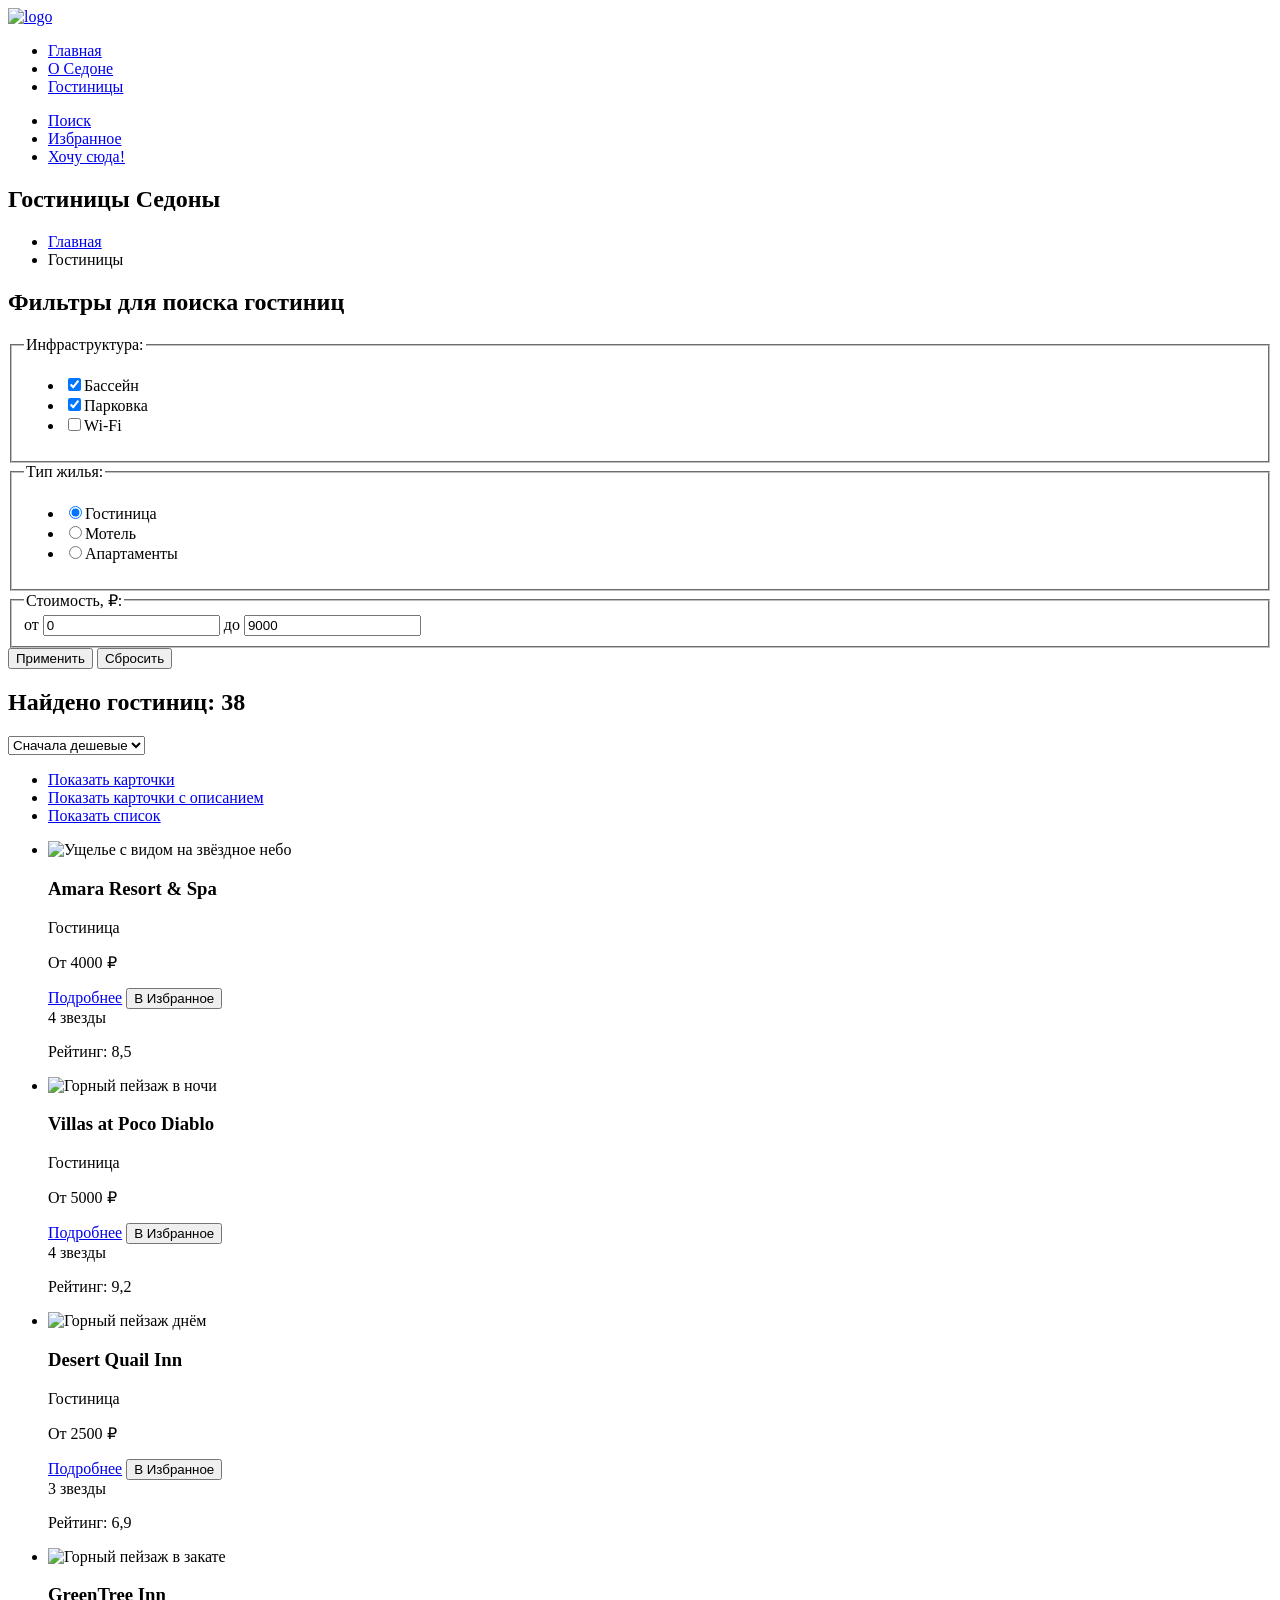
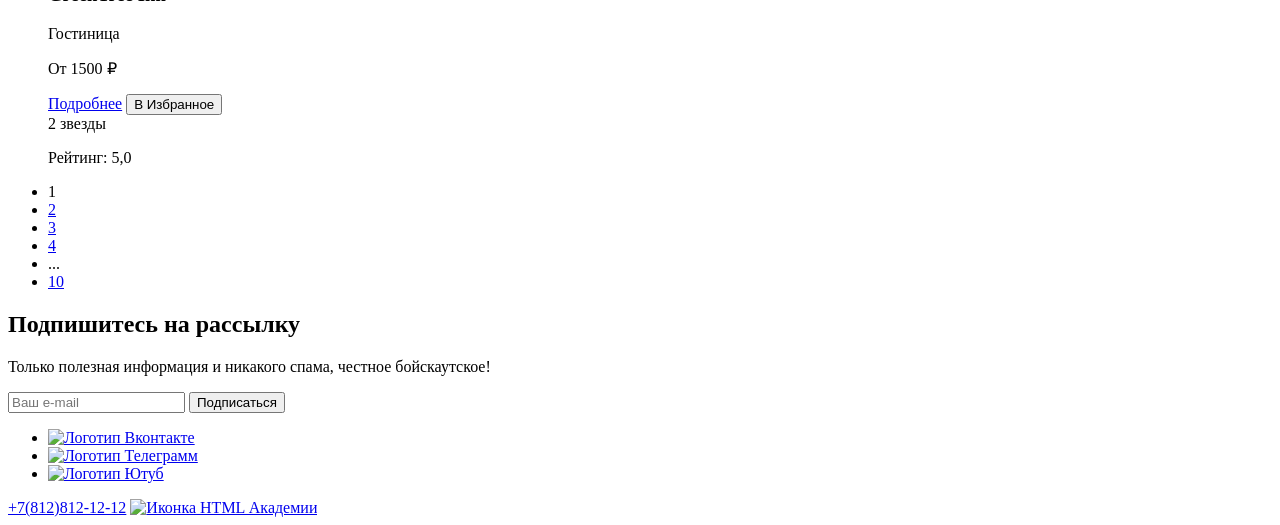
==== catalog.html @ 132c0371 "Разметка всех страниц" ====
<!DOCTYPE html>
<html lang="ru">
  <head>
    <meta charset="utf-8">
    <title>HTML Academy: Седона — Каталог</title>
  </head>
  <body>
    <header class="page-header">
      <div class="container">
        <a href="index.html"><img src="#" alt="logo"></a>
        <nav class="navigation">
          <ul class="navigation-list">
            <li class="navigation-item"><a class="navigation-link" href="index.html">Главная</a></li>
            <li class="navigation-item"><a class="navigation-link" href="#">О Седоне</a></li>
            <li class="navigation-item"><a class="navigation-link" href="catalog.html">Гостиницы</a></li>
          </ul>
        </nav>
        <ul class="navigation-list navigation-user">
          <li class="navigation-item">
            <a class="search" href="#">
              <span class="visually-hidden">Поиск</span>
            </a>
          </li>
          <li class="navigation-item">
            <a class="favourite" href="#">
              <span class="visually-hidden">Избранное</span>
            </a>
          </li>
          <li class="navigation-item">
            <a class="favourite" href="#">Хочу сюда!</a>
          </li>
        </ul>
      </div>
    </header>

    <main class="page-main">
      <section class="catalog-header">
        <h1 class="catalog-header-title">Гостиницы Седоны</h1>
        <ul class="breadcrumbs-list">
          <li class="breadcrumbs-item">
            <a class="breadcrumbs-link" href="index.html"><span class="visually-hidden">Главная</span></a>
          </li>
          <li class="breadcrumbs-item">
            <a class="breadcrumbs-link"><span class="visually-hidden">Гостиницы</span></a>
          </li>
        </ul>
      </section>

      <section class="catalog-filter">
        <h2 class="visually-hidden">Фильтры для поиска гостиниц</h2>
        <form class="catalog-filter" action="https://echo.htmlacademy.ru/" method="get">
          <fieldset class="catalog-filter-group">
            <legend class="catalog-filter-title">Инфраструктура:</legend>
            <ul class="catalog-filter-list">
              <li class="catalog-filter-item">
                <label class="control"><input class="control-input" type="checkbox" name="swimming-pool" checked>Бассейн</label>
              </li>
              <li class="catalog-filter-item">
                <label class="control"><input class="control-input" type="checkbox" name="parking" checked>Парковка</label>
              </li>
              <li class="catalog-filter-item">
                <label class="control"><input class="control-input" type="checkbox" name="wifi">Wi-Fi</label>
              </li>
            </ul>
          </fieldset>
          <fieldset class="catalog-filter-group">
            <legend class="catalog-filter-title">Тип жилья:</legend>
            <ul class="catalog-filter-group">
              <li class="catalog-filter-item">
                <label class="control-input"><input type="radio" name="hotel-group" value="hotel" checked>Гостиница</label>
              </li>
              <li class="catalog-filter-item">
                <label class="control-input"><input type="radio" name="hotel-group" value="motel">Мотель</label>
              </li>
              <li class="catalog-filter-item">
                <label class="control-input"><input type="radio" name="hotel-group" value="apartments">Апартаменты</label>
              </li>
            </ul>
          </fieldset>
          <fieldset class="catalog-filter-group">
            <legend class="catalog-filter-title">Стоимость, ₽:</legend>
            <label for="price-from">от</label>
            <input class="field" type="number" name="price-from" id="price-from" value="0">
            <label for="price-to">до</label>
            <input class="field" type="number" name="price-to" id="price-to" value="9000">
          </fieldset>
          <button class="button" type="submit">Применить</button>
          <button class="button-reset" type="reset">Сбросить</button>
        </form>
      </section>

      <section class="searched-products">
        <h2 class="searched-products-title">Найдено гостиниц: 38</h2>
        <select class="select-control" aria-label="Сортировка">
          <option value="cheap">Сначала дешевые</option>
          <option value="cheap">Сначала дорогие</option>
        </select>
        <ul class="searched-settings-list">
          <li class="searched-settings-item">
            <a class="sort sort-current" href="catalog.html?view=tile"><span class="visually-hidden">Показать карточки</span></a>
          </li>
          <li class="searched-settings-item">
            <a class="sort" href="catalog.html?view=card"><span class="visually-hidden">Показать карточки с описанием</span></a>
          </li>
          <li class="searched-settings-item">
            <a class="sort" href="catalog.html?view=list"><span class="visually-hidden">Показать список</span></a>
          </li>
        </ul>
        <ul class="profuct-list">
          <li class="profuct-item">
            <a class="product-card-link">
              <img class="product-card-img" src="#" alt="Ущелье с видом на звёздное небо">
            </a>
            <h3 class="product-card-title">Amara Resort & Spa</h3>
            <p class="product-card-group">Гостиница</p>
            <p class="product-card-price">От 4000 ₽</p>
            <a class="show-more" href="#">Подробнее</a>
            <button class="favourites" type="button">В Избранное</button>
            <div><span class="visually-hidden">4 звезды</span></div>
            <p class="searched-card-rating">Рейтинг: 8,5</p>
          </li>
          <li class="profuct-item">
            <a class="product-card-link">
              <img class="product-card-img" src="#" alt="Горный пейзаж в ночи">
            </a>
            <h3 class="product-card-title">Villas at Poco Diablo</h3>
            <p class="product-card-group">Гостиница</p>
            <p class="product-card-price">От 5000 ₽</p>
            <a class="show-more" href="#">Подробнее</a>
            <button class="favourites" type="button">В Избранное</button>
            <div><span class="visually-hidden">4 звезды</span></div>
            <p class="searched-card-rating">Рейтинг: 9,2</p>
          </li>
          <li class="profuct-item">
            <a class="product-card-link">
              <img class="product-card-img" src="#" alt="Горный пейзаж днём">
            </a>
            <h3 class="product-card-title">Desert Quail Inn</h3>
            <p class="product-card-group">Гостиница</p>
            <p class="product-card-price">От 2500 ₽</p>
            <a class="show-more" href="#">Подробнее</a>
            <button class="favourites" type="button">В Избранное</button>
            <div><span class="visually-hidden">3 звезды</span></div>
            <p class="searched-card-rating">Рейтинг: 6,9</p>
          </li>
          <li class="profuct-item">
            <a class="product-card-link">
              <img class="product-card-img" src="#" alt="Горный пейзаж в закате">
            </a>
            <h3 class="product-card-title">GreenTree Inn</h3>
            <p class="product-card-group">Гостиница</p>
            <p class="product-card-price">От 1500 ₽</p>
            <a class="show-more" href="#">Подробнее</a>
            <button class="favourites" type="button">В Избранное</button>
            <div><span class="visually-hidden">2 звезды</span></div>
            <p class="searched-card-rating">Рейтинг: 5,0</p>
          </li>
        </ul>

        <ul class="pagination">
          <li class="pagination-item">
            <a class="pagination-link pagination-current">1</a>
          </li>
          <li class="pagination-item">
            <a class="pagination-link" href="#">2</a>
          </li>
          <li class="pagination-item">
            <a class="pagination-link" href="#">3</a>
          </li>
          <li class="pagination-item">
            <a class="pagination-link" href="#">4</a>
          </li>
          <li class="pagination-item">
            <span class="pagination-quewe">...</span>
          </li>
          <li class="pagination-item">
            <a class="pagination-link" href="#">10</a>
          </li>
        </ul>
      </section>

      <section class="subscribe catalog">
        <h2 class="subscribe-title">Подпишитесь на рассылку</h2>
        <p class="subscribe-text">Только полезная информация и никакого спама, честное бойскаутское!</p>
        <form class="subscribe-form" action="https://echo.htmlacademy.ru/" method="post">
          <input class="subscribe-input" type="email" name="email" id="email" placeholder="Ваш e-mail" required>
          <button class="subscribe-button" type="submit">Подписаться</button>
        </form>
      </section>
    </main>

    <footer class="main-footer">
        <ul class="social-list">
          <li class="social-item">
            <a href="https://vk.com/htmlacademy"><img src="#" alt="Логотип Вконтакте"></a>
          </li>
          <li class="social-item">
            <a href="https://t.me/htmlacademy"><img src="#" alt="Логотип Телеграмм"></a>
          </li>
          <li class="social-item">
            <a href="https://www.youtube.com/user/htmlacademyru"><img src="#"
                alt="Логотип Ютуб"></a>
          </li>
        </ul>

        <a href="tel:+78128121212">+7(812)812-12-12</a>

        <a href="https://htmlacademy.ru/intensive/htmlcss"><img src="#"
            alt="Иконка HTML Академии"></a>

      </footer>

  </body>
</html>
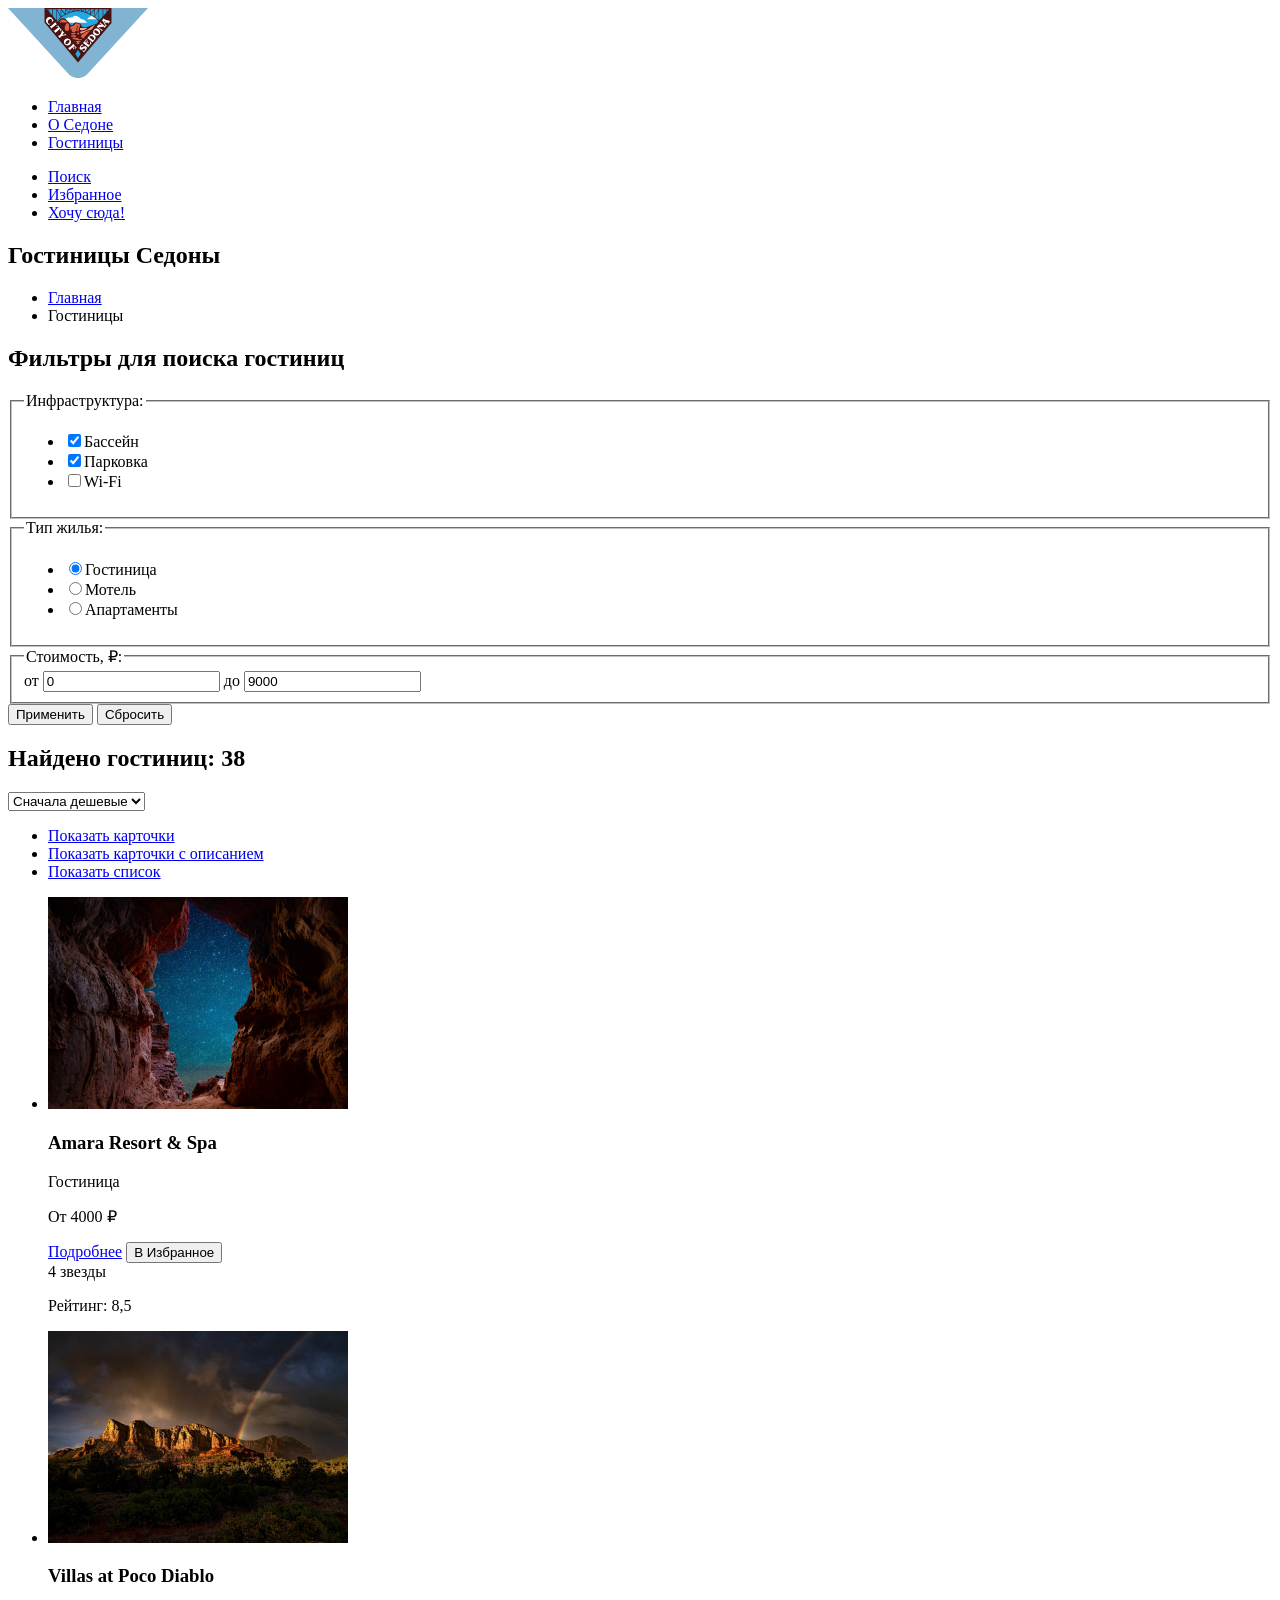
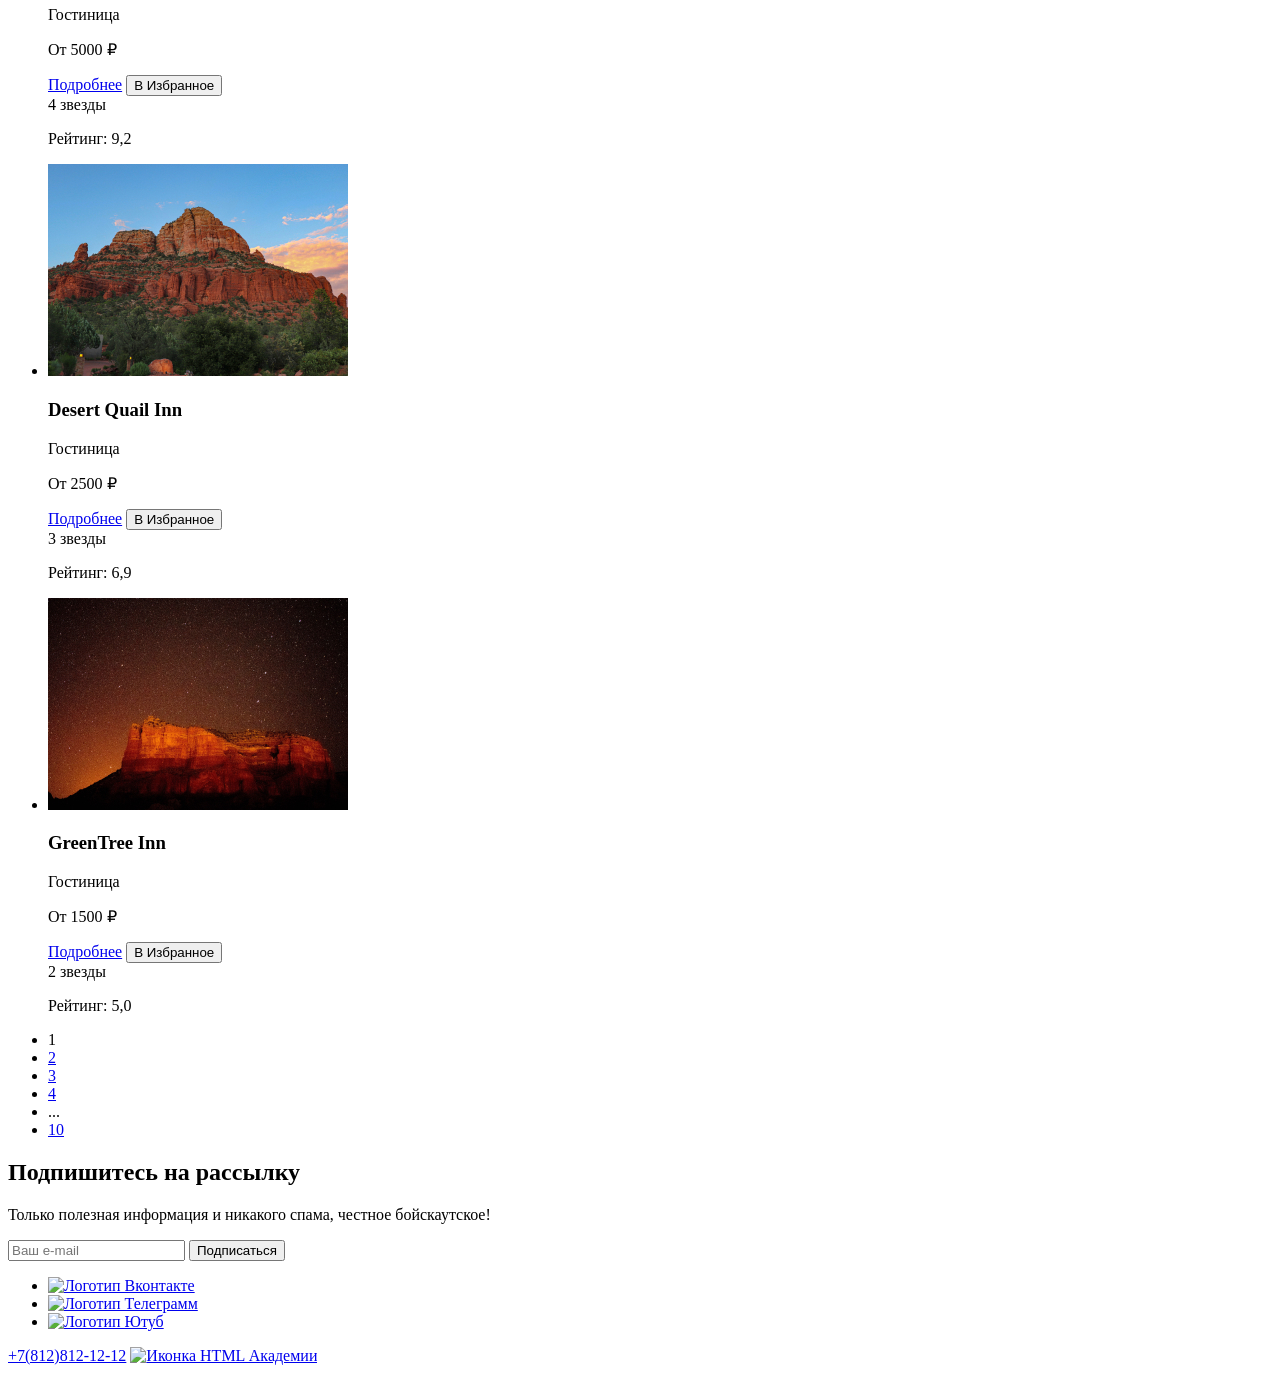
==== commit 1f28e30d: "Добавил контентные изображения" ====
--- a/catalog.html
+++ b/catalog.html
@@ -7,7 +7,7 @@
   <body>
     <header class="page-header">
       <div class="container">
-        <a href="index.html"><img src="#" alt="logo"></a>
+        <a href="index.html"><img src="images/logo.svg" width="140" height="70" alt="logo City of Sedona"></a>
         <nav class="navigation">
           <ul class="navigation-list">
             <li class="navigation-item"><a class="navigation-link" href="index.html">Главная</a></li>
@@ -109,7 +109,7 @@
         <ul class="profuct-list">
           <li class="profuct-item">
             <a class="product-card-link">
-              <img class="product-card-img" src="#" alt="Ущелье с видом на звёздное небо">
+              <img class="product-card-img" src="images/hotel-1.jpg" width="300" height="212" alt="Ущелье с видом на звёздное небо">
             </a>
             <h3 class="product-card-title">Amara Resort & Spa</h3>
             <p class="product-card-group">Гостиница</p>
@@ -121,7 +121,7 @@
           </li>
           <li class="profuct-item">
             <a class="product-card-link">
-              <img class="product-card-img" src="#" alt="Горный пейзаж в ночи">
+              <img class="product-card-img" src="images/hotel-2.jpg" width="300" height="212" alt="Горный пейзаж в ночи">
             </a>
             <h3 class="product-card-title">Villas at Poco Diablo</h3>
             <p class="product-card-group">Гостиница</p>
@@ -133,7 +133,7 @@
           </li>
           <li class="profuct-item">
             <a class="product-card-link">
-              <img class="product-card-img" src="#" alt="Горный пейзаж днём">
+              <img class="product-card-img" src="images/hotel-3.jpg" width="300" height="212" alt="Горный пейзаж днём">
             </a>
             <h3 class="product-card-title">Desert Quail Inn</h3>
             <p class="product-card-group">Гостиница</p>
@@ -145,7 +145,7 @@
           </li>
           <li class="profuct-item">
             <a class="product-card-link">
-              <img class="product-card-img" src="#" alt="Горный пейзаж в закате">
+              <img class="product-card-img" src="images/hotel-4.jpg" width="300" height="212" alt="Горный пейзаж в закате">
             </a>
             <h3 class="product-card-title">GreenTree Inn</h3>
             <p class="product-card-group">Гостиница</p>
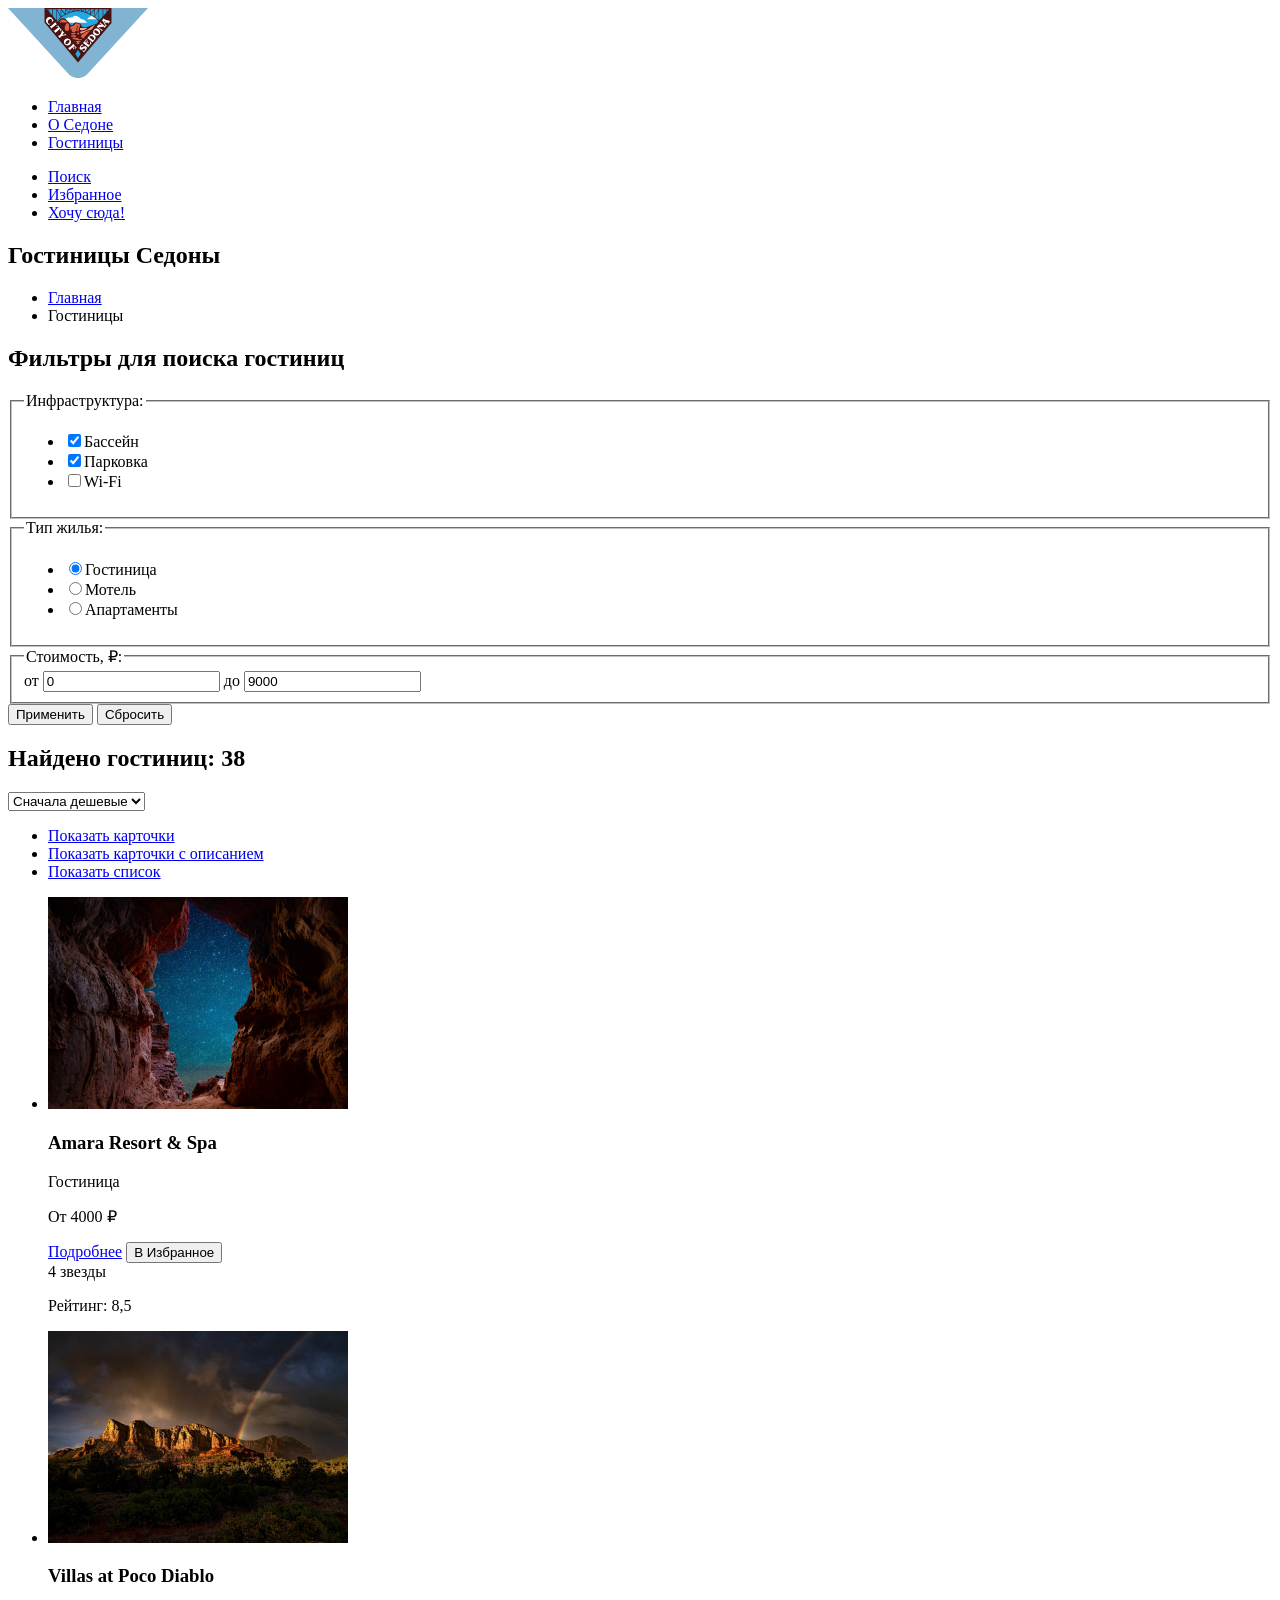
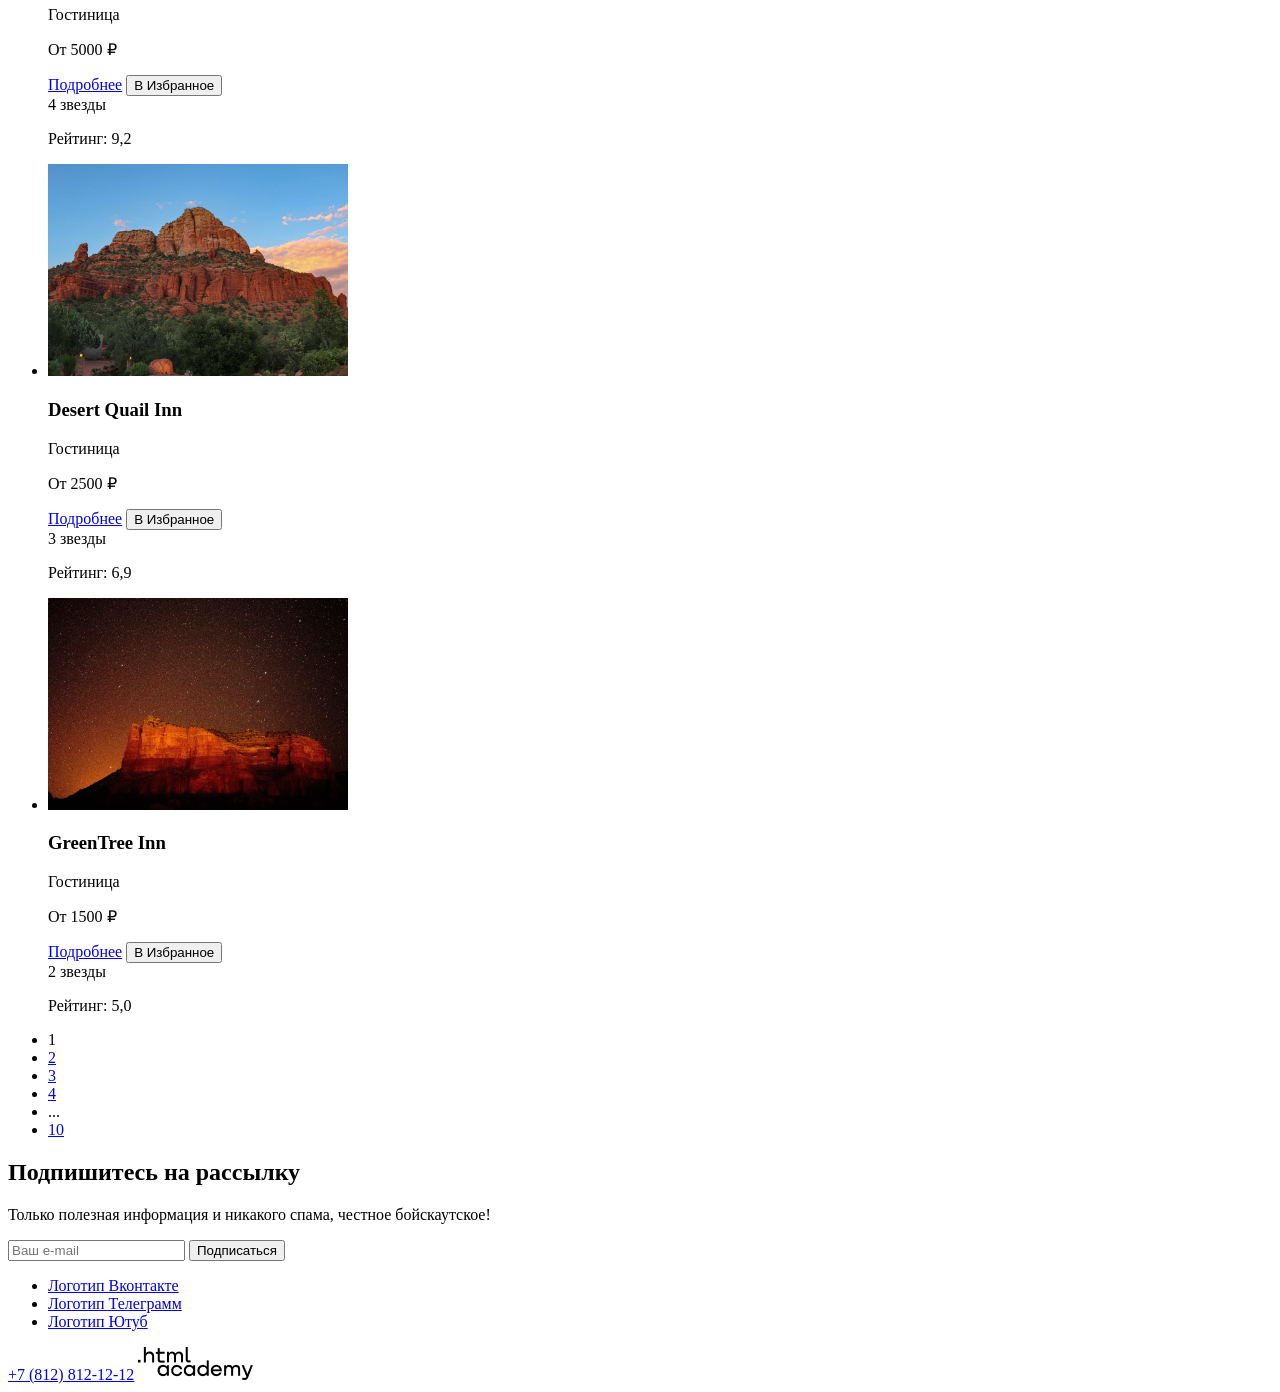
==== commit 81577a05: "4. Базовая стилизация Добавил шрифты, фоновые изображения." ====
--- a/catalog.html
+++ b/catalog.html
@@ -2,12 +2,15 @@
 <html lang="ru">
   <head>
     <meta charset="utf-8">
+    <link rel="stylesheet" href="styles/styles.css">
     <title>HTML Academy: Седона — Каталог</title>
   </head>
   <body>
     <header class="page-header">
       <div class="container">
-        <a href="index.html"><img src="images/logo.svg" width="140" height="70" alt="logo City of Sedona"></a>
+        <a href="index.html">
+          <img src="images/logo.svg" width="140" height="70" alt="logo City of Sedona">
+        </a>
         <nav class="navigation">
           <ul class="navigation-list">
             <li class="navigation-item"><a class="navigation-link" href="index.html">Главная</a></li>
@@ -17,17 +20,17 @@
         </nav>
         <ul class="navigation-list navigation-user">
           <li class="navigation-item">
-            <a class="search" href="#">
+            <a class="navigation-link" href="#">
               <span class="visually-hidden">Поиск</span>
             </a>
           </li>
           <li class="navigation-item">
-            <a class="favourite" href="#">
+            <a class="navigation-link" href="#">
               <span class="visually-hidden">Избранное</span>
             </a>
           </li>
           <li class="navigation-item">
-            <a class="favourite" href="#">Хочу сюда!</a>
+            <a class="navigation-link" href="#">Хочу сюда!</a>
           </li>
         </ul>
       </div>
@@ -44,22 +47,21 @@
             <a class="breadcrumbs-link"><span class="visually-hidden">Гостиницы</span></a>
           </li>
         </ul>
-      </section>
-
-      <section class="catalog-filter">
+
+        <section class="catalog-filter">
         <h2 class="visually-hidden">Фильтры для поиска гостиниц</h2>
         <form class="catalog-filter" action="https://echo.htmlacademy.ru/" method="get">
           <fieldset class="catalog-filter-group">
             <legend class="catalog-filter-title">Инфраструктура:</legend>
             <ul class="catalog-filter-list">
               <li class="catalog-filter-item">
-                <label class="control"><input class="control-input" type="checkbox" name="swimming-pool" checked>Бассейн</label>
-              </li>
-              <li class="catalog-filter-item">
-                <label class="control"><input class="control-input" type="checkbox" name="parking" checked>Парковка</label>
-              </li>
-              <li class="catalog-filter-item">
-                <label class="control"><input class="control-input" type="checkbox" name="wifi">Wi-Fi</label>
+                <label class="control-label"><input class="control-input" type="checkbox" name="swimming-pool" checked>Бассейн</label>
+              </li>
+              <li class="catalog-filter-item">
+                <label class="control-label"><input class="control-input" type="checkbox" name="parking" checked>Парковка</label>
+              </li>
+              <li class="catalog-filter-item">
+                <label class="control-label"><input class="control-input" type="checkbox" name="wifi">Wi-Fi</label>
               </li>
             </ul>
           </fieldset>
@@ -67,13 +69,13 @@
             <legend class="catalog-filter-title">Тип жилья:</legend>
             <ul class="catalog-filter-group">
               <li class="catalog-filter-item">
-                <label class="control-input"><input type="radio" name="hotel-group" value="hotel" checked>Гостиница</label>
-              </li>
-              <li class="catalog-filter-item">
-                <label class="control-input"><input type="radio" name="hotel-group" value="motel">Мотель</label>
-              </li>
-              <li class="catalog-filter-item">
-                <label class="control-input"><input type="radio" name="hotel-group" value="apartments">Апартаменты</label>
+                <label class="control-label"><input class="control-input" type="radio" name="hotel-group" value="hotel" checked>Гостиница</label>
+              </li>
+              <li class="catalog-filter-item">
+                <label class="control-label"><input class="control-input" type="radio" name="hotel-group" value="motel">Мотель</label>
+              </li>
+              <li class="catalog-filter-item">
+                <label class="control-label"><input class="control-input" type="radio" name="hotel-group" value="apartments">Апартаменты</label>
               </li>
             </ul>
           </fieldset>
@@ -88,6 +90,7 @@
           <button class="button-reset" type="reset">Сбросить</button>
         </form>
       </section>
+      </section>
 
       <section class="searched-products">
         <h2 class="searched-products-title">Найдено гостиниц: 38</h2>
@@ -106,8 +109,8 @@
             <a class="sort" href="catalog.html?view=list"><span class="visually-hidden">Показать список</span></a>
           </li>
         </ul>
-        <ul class="profuct-list">
-          <li class="profuct-item">
+        <ul class="product-list">
+          <li class="product-item">
             <a class="product-card-link">
               <img class="product-card-img" src="images/hotel-1.jpg" width="300" height="212" alt="Ущелье с видом на звёздное небо">
             </a>
@@ -171,7 +174,7 @@
             <a class="pagination-link" href="#">4</a>
           </li>
           <li class="pagination-item">
-            <span class="pagination-quewe">...</span>
+            <a class="pagination-link pagination-quewe">...</a>
           </li>
           <li class="pagination-item">
             <a class="pagination-link" href="#">10</a>
@@ -190,25 +193,27 @@
     </main>
 
     <footer class="main-footer">
-        <ul class="social-list">
-          <li class="social-item">
-            <a href="https://vk.com/htmlacademy"><img src="#" alt="Логотип Вконтакте"></a>
-          </li>
-          <li class="social-item">
-            <a href="https://t.me/htmlacademy"><img src="#" alt="Логотип Телеграмм"></a>
-          </li>
-          <li class="social-item">
-            <a href="https://www.youtube.com/user/htmlacademyru"><img src="#"
-                alt="Логотип Ютуб"></a>
-          </li>
-        </ul>
-
-        <a href="tel:+78128121212">+7(812)812-12-12</a>
-
-        <a href="https://htmlacademy.ru/intensive/htmlcss"><img src="#"
-            alt="Иконка HTML Академии"></a>
-
-      </footer>
-
+      <ul class="social-list">
+        <li class="social-item">
+          <a href="https://vk.com/htmlacademy">
+            <span class="visually-hidden">Логотип Вконтакте</span>
+          </a>
+        </li>
+        <li class="social-item">
+          <a href="https://t.me/htmlacademy">
+            <span class="visually-hidden">Логотип Телеграмм</span>
+          </a>
+        </li>
+        <li class="social-item">
+          <a href="https://www.youtube.com/user/htmlacademyru">
+            <span class="visually-hidden">Логотип Ютуб</span>
+          </a>
+        </li>
+      </ul>
+      <a class="phone-number" href="tel:+78128121212">+7 (812) 812-12-12</a>
+      <a href="https://htmlacademy.ru/intensive/htmlcss">
+        <img src="./images/logo_htmlacademy.png" alt="Иконка HTML Академии">
+      </a>
+    </footer>
   </body>
 </html>
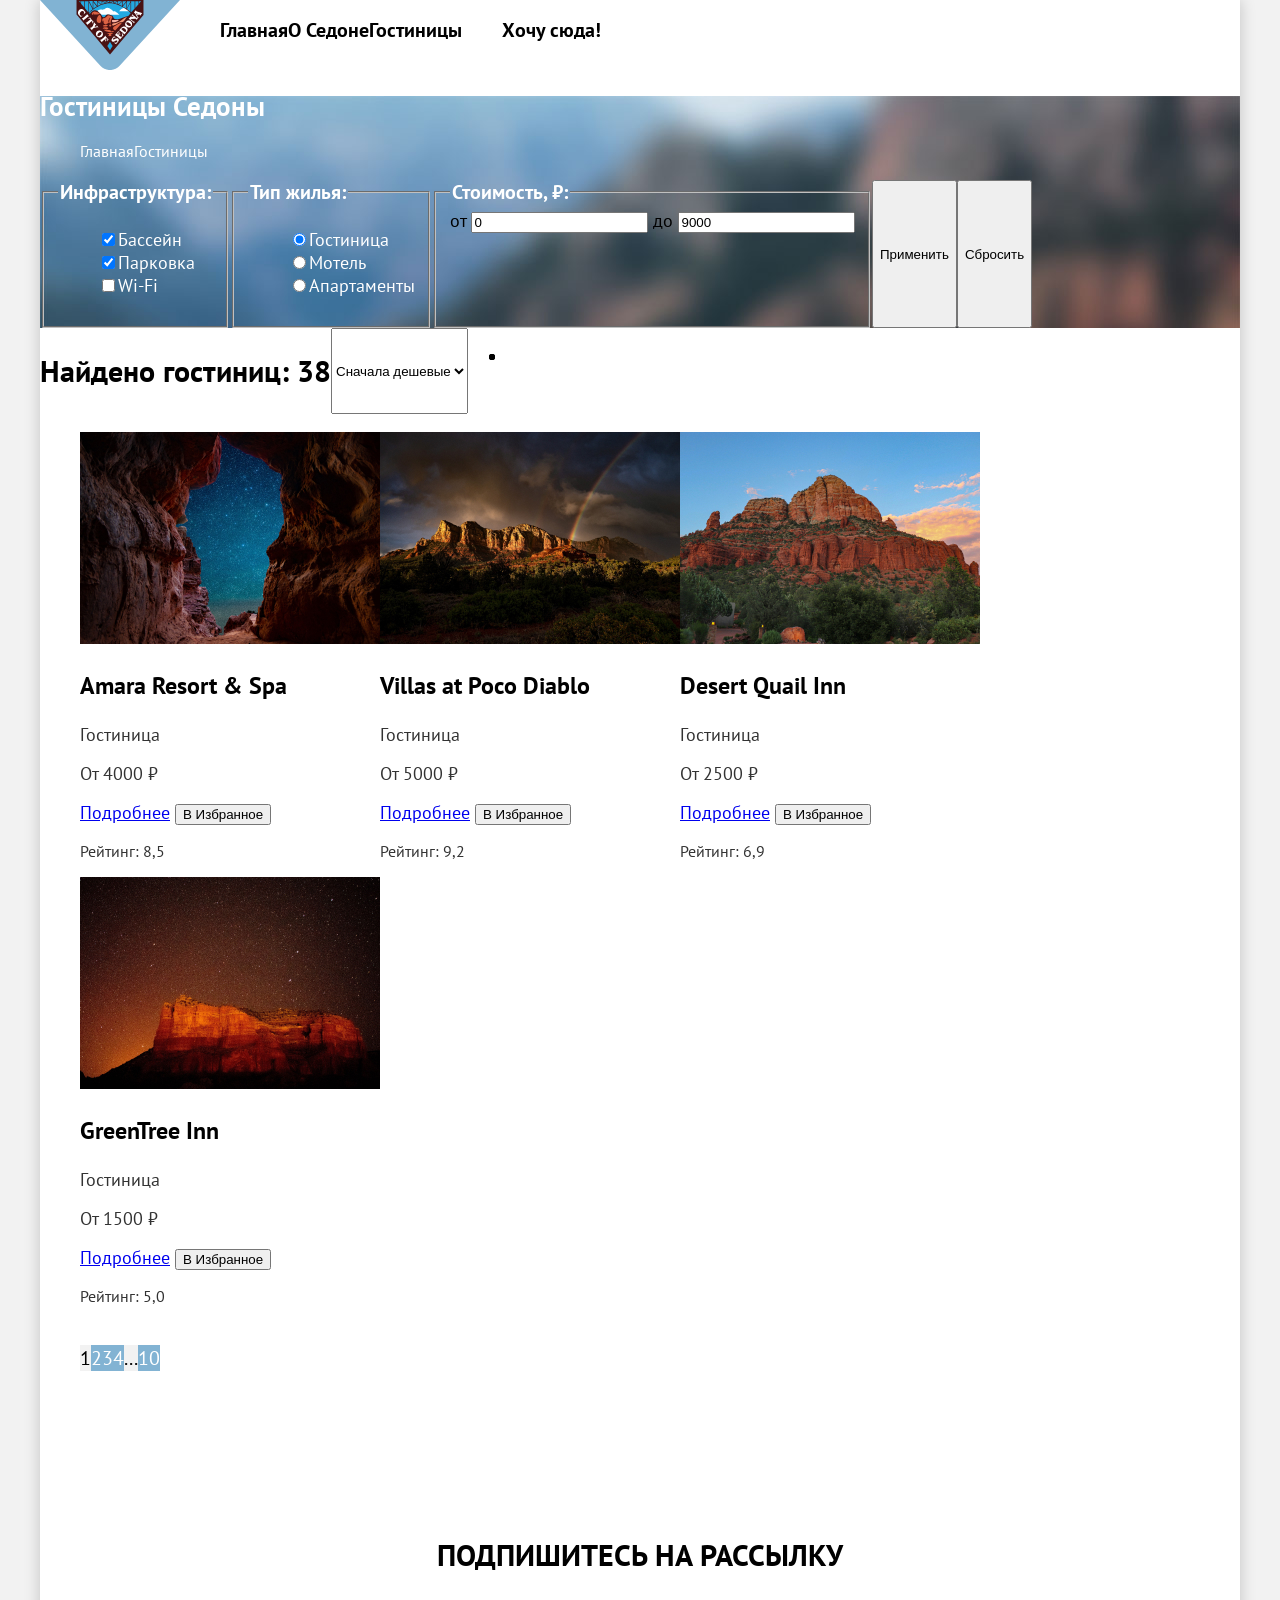
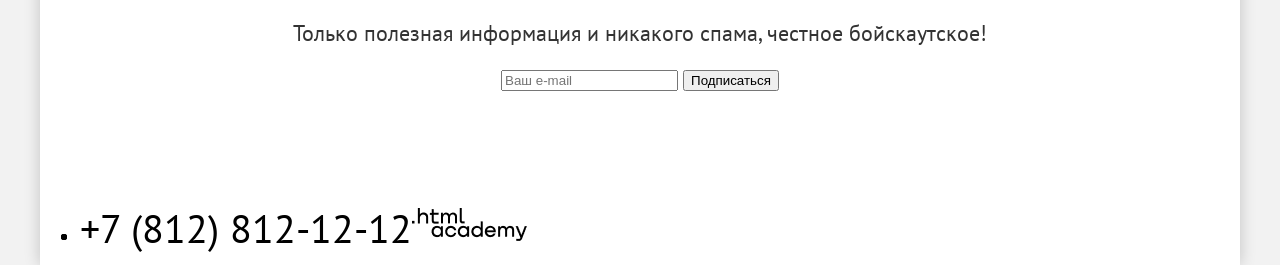
==== commit de4b259c: "5.22. Сетки для всех страниц" ====
--- a/catalog.html
+++ b/catalog.html
@@ -1,13 +1,15 @@
 <!DOCTYPE html>
 <html lang="ru">
+
   <head>
     <meta charset="utf-8">
     <link rel="stylesheet" href="styles/styles.css">
     <title>HTML Academy: Седона — Каталог</title>
   </head>
+
   <body>
-    <header class="page-header">
-      <div class="container">
+    <div class="site-wrapper">
+      <header class="page-header">
         <a href="index.html">
           <img src="images/logo.svg" width="140" height="70" alt="logo City of Sedona">
         </a>
@@ -33,187 +35,202 @@
             <a class="navigation-link" href="#">Хочу сюда!</a>
           </li>
         </ul>
-      </div>
-    </header>
-
-    <main class="page-main">
-      <section class="catalog-header">
-        <h1 class="catalog-header-title">Гостиницы Седоны</h1>
-        <ul class="breadcrumbs-list">
-          <li class="breadcrumbs-item">
-            <a class="breadcrumbs-link" href="index.html"><span class="visually-hidden">Главная</span></a>
-          </li>
-          <li class="breadcrumbs-item">
-            <a class="breadcrumbs-link"><span class="visually-hidden">Гостиницы</span></a>
-          </li>
-        </ul>
-
-        <section class="catalog-filter">
-        <h2 class="visually-hidden">Фильтры для поиска гостиниц</h2>
-        <form class="catalog-filter" action="https://echo.htmlacademy.ru/" method="get">
-          <fieldset class="catalog-filter-group">
-            <legend class="catalog-filter-title">Инфраструктура:</legend>
-            <ul class="catalog-filter-list">
-              <li class="catalog-filter-item">
-                <label class="control-label"><input class="control-input" type="checkbox" name="swimming-pool" checked>Бассейн</label>
+      </header>
+
+      <main class="page-main">
+        <section class="catalog-header">
+          <h1 class="catalog-header-title">Гостиницы Седоны</h1>
+          <ul class="breadcrumbs-list">
+            <li class="breadcrumbs-item">
+              <a class="breadcrumbs-link" href="index.html"><span>Главная</span></a>
+            </li>
+            <li class="breadcrumbs-item">
+              <a class="breadcrumbs-link"><span>Гостиницы</span></a>
+            </li>
+          </ul>
+
+          <section class="catalog-filter">
+            <h2 class="visually-hidden">Фильтры для поиска гостиниц</h2>
+            <form class="catalog-filter" action="https://echo.htmlacademy.ru/" method="get">
+              <fieldset class="catalog-filter-group">
+                <legend class="catalog-filter-title">Инфраструктура:</legend>
+                <ul class="catalog-filter-list">
+                  <li class="catalog-filter-item">
+                    <label class="control-label"><input class="control-input" type="checkbox" name="swimming-pool"
+                        checked>Бассейн</label>
+                  </li>
+                  <li class="catalog-filter-item">
+                    <label class="control-label"><input class="control-input" type="checkbox" name="parking"
+                        checked>Парковка</label>
+                  </li>
+                  <li class="catalog-filter-item">
+                    <label class="control-label"><input class="control-input" type="checkbox" name="wifi">Wi-Fi</label>
+                  </li>
+                </ul>
+              </fieldset>
+              <fieldset class="catalog-filter-group">
+                <legend class="catalog-filter-title">Тип жилья:</legend>
+                <ul class="catalog-filter-group">
+                  <li class="catalog-filter-item">
+                    <label class="control-label"><input class="control-input" type="radio" name="hotel-group"
+                        value="hotel" checked>Гостиница</label>
+                  </li>
+                  <li class="catalog-filter-item">
+                    <label class="control-label"><input class="control-input" type="radio" name="hotel-group"
+                        value="motel">Мотель</label>
+                  </li>
+                  <li class="catalog-filter-item">
+                    <label class="control-label"><input class="control-input" type="radio" name="hotel-group"
+                        value="apartments">Апартаменты</label>
+                  </li>
+                </ul>
+              </fieldset>
+              <fieldset class="catalog-filter-group">
+                <legend class="catalog-filter-title">Стоимость, ₽:</legend>
+                <label for="price-from">от</label>
+                <input class="field" type="number" name="price-from" id="price-from" value="0">
+                <label for="price-to">до</label>
+                <input class="field" type="number" name="price-to" id="price-to" value="9000">
+              </fieldset>
+              <button class="button" type="submit">Применить</button>
+              <button class="button-reset" type="reset">Сбросить</button>
+            </form>
+          </section>
+        </section>
+
+        <section class="searched-products">
+          <div class="searched-control-wrapper">
+            <h2 class="searched-products-title">Найдено гостиниц: 38</h2>
+            <select class="select-control" aria-label="Сортировка">
+              <option value="cheap">Сначала дешевые</option>
+              <option value="cheap">Сначала дорогие</option>
+            </select>
+            <ul class="searched-settings-list">
+              <li class="searched-settings-item">
+                <a class="sort sort-current" href="catalog.html?view=tile"><span class="visually-hidden">Показать
+                    карточки</span></a>
               </li>
-              <li class="catalog-filter-item">
-                <label class="control-label"><input class="control-input" type="checkbox" name="parking" checked>Парковка</label>
+              <li class="searched-settings-item">
+                <a class="sort" href="catalog.html?view=card"><span class="visually-hidden">Показать карточки с
+                    описанием</span></a>
               </li>
-              <li class="catalog-filter-item">
-                <label class="control-label"><input class="control-input" type="checkbox" name="wifi">Wi-Fi</label>
+              <li class="searched-settings-item">
+                <a class="sort" href="catalog.html?view=list"><span class="visually-hidden">Показать список</span></a>
               </li>
             </ul>
-          </fieldset>
-          <fieldset class="catalog-filter-group">
-            <legend class="catalog-filter-title">Тип жилья:</legend>
-            <ul class="catalog-filter-group">
-              <li class="catalog-filter-item">
-                <label class="control-label"><input class="control-input" type="radio" name="hotel-group" value="hotel" checked>Гостиница</label>
-              </li>
-              <li class="catalog-filter-item">
-                <label class="control-label"><input class="control-input" type="radio" name="hotel-group" value="motel">Мотель</label>
-              </li>
-              <li class="catalog-filter-item">
-                <label class="control-label"><input class="control-input" type="radio" name="hotel-group" value="apartments">Апартаменты</label>
-              </li>
-            </ul>
-          </fieldset>
-          <fieldset class="catalog-filter-group">
-            <legend class="catalog-filter-title">Стоимость, ₽:</legend>
-            <label for="price-from">от</label>
-            <input class="field" type="number" name="price-from" id="price-from" value="0">
-            <label for="price-to">до</label>
-            <input class="field" type="number" name="price-to" id="price-to" value="9000">
-          </fieldset>
-          <button class="button" type="submit">Применить</button>
-          <button class="button-reset" type="reset">Сбросить</button>
-        </form>
-      </section>
-      </section>
-
-      <section class="searched-products">
-        <h2 class="searched-products-title">Найдено гостиниц: 38</h2>
-        <select class="select-control" aria-label="Сортировка">
-          <option value="cheap">Сначала дешевые</option>
-          <option value="cheap">Сначала дорогие</option>
-        </select>
-        <ul class="searched-settings-list">
-          <li class="searched-settings-item">
-            <a class="sort sort-current" href="catalog.html?view=tile"><span class="visually-hidden">Показать карточки</span></a>
-          </li>
-          <li class="searched-settings-item">
-            <a class="sort" href="catalog.html?view=card"><span class="visually-hidden">Показать карточки с описанием</span></a>
-          </li>
-          <li class="searched-settings-item">
-            <a class="sort" href="catalog.html?view=list"><span class="visually-hidden">Показать список</span></a>
+          </div>
+          <ul class="product-list">
+            <li class="product-item">
+              <a class="product-card-link">
+                <img class="product-card-img" src="images/hotel-1.jpg" width="300" height="212"
+                  alt="Ущелье с видом на звёздное небо">
+              </a>
+              <h3 class="product-card-title">Amara Resort & Spa</h3>
+              <p class="product-card-group">Гостиница</p>
+              <p class="product-card-price">От 4000 ₽</p>
+              <a class="show-more" href="#">Подробнее</a>
+              <button class="favourites" type="button">В Избранное</button>
+              <div><span class="visually-hidden">4 звезды</span></div>
+              <p class="searched-card-rating">Рейтинг: 8,5</p>
+            </li>
+            <li class="profuct-item">
+              <a class="product-card-link">
+                <img class="product-card-img" src="images/hotel-2.jpg" width="300" height="212"
+                  alt="Горный пейзаж в ночи">
+              </a>
+              <h3 class="product-card-title">Villas at Poco Diablo</h3>
+              <p class="product-card-group">Гостиница</p>
+              <p class="product-card-price">От 5000 ₽</p>
+              <a class="show-more" href="#">Подробнее</a>
+              <button class="favourites" type="button">В Избранное</button>
+              <div><span class="visually-hidden">4 звезды</span></div>
+              <p class="searched-card-rating">Рейтинг: 9,2</p>
+            </li>
+            <li class="profuct-item">
+              <a class="product-card-link">
+                <img class="product-card-img" src="images/hotel-3.jpg" width="300" height="212"
+                  alt="Горный пейзаж днём">
+              </a>
+              <h3 class="product-card-title">Desert Quail Inn</h3>
+              <p class="product-card-group">Гостиница</p>
+              <p class="product-card-price">От 2500 ₽</p>
+              <a class="show-more" href="#">Подробнее</a>
+              <button class="favourites" type="button">В Избранное</button>
+              <div><span class="visually-hidden">3 звезды</span></div>
+              <p class="searched-card-rating">Рейтинг: 6,9</p>
+            </li>
+            <li class="profuct-item">
+              <a class="product-card-link">
+                <img class="product-card-img" src="images/hotel-4.jpg" width="300" height="212"
+                  alt="Горный пейзаж в закате">
+              </a>
+              <h3 class="product-card-title">GreenTree Inn</h3>
+              <p class="product-card-group">Гостиница</p>
+              <p class="product-card-price">От 1500 ₽</p>
+              <a class="show-more" href="#">Подробнее</a>
+              <button class="favourites" type="button">В Избранное</button>
+              <div><span class="visually-hidden">2 звезды</span></div>
+              <p class="searched-card-rating">Рейтинг: 5,0</p>
+            </li>
+          </ul>
+
+          <ul class="pagination">
+            <li class="pagination-item">
+              <a class="pagination-link pagination-current">1</a>
+            </li>
+            <li class="pagination-item">
+              <a class="pagination-link" href="#">2</a>
+            </li>
+            <li class="pagination-item">
+              <a class="pagination-link" href="#">3</a>
+            </li>
+            <li class="pagination-item">
+              <a class="pagination-link" href="#">4</a>
+            </li>
+            <li class="pagination-item">
+              <a class="pagination-link pagination-quewe">...</a>
+            </li>
+            <li class="pagination-item">
+              <a class="pagination-link" href="#">10</a>
+            </li>
+          </ul>
+        </section>
+
+        <section class="subscribe catalog">
+          <h2 class="subscribe-title">Подпишитесь на рассылку</h2>
+          <p class="subscribe-text">Только полезная информация и никакого спама, честное бойскаутское!</p>
+          <form class="subscribe-form" action="https://echo.htmlacademy.ru/" method="post">
+            <input class="subscribe-input" type="email" name="email" id="email" placeholder="Ваш e-mail" required>
+            <button class="subscribe-button" type="submit">Подписаться</button>
+          </form>
+        </section>
+      </main>
+
+      <footer class="page-footer">
+        <ul class="social-list">
+          <li class="social-item">
+            <a href="https://vk.com/htmlacademy">
+              <span class="visually-hidden">Логотип Вконтакте</span>
+            </a>
+          </li>
+          <li class="social-item">
+            <a href="https://t.me/htmlacademy">
+              <span class="visually-hidden">Логотип Телеграмм</span>
+            </a>
+          </li>
+          <li class="social-item">
+            <a href="https://www.youtube.com/user/htmlacademyru">
+              <span class="visually-hidden">Логотип Ютуб</span>
+            </a>
           </li>
         </ul>
-        <ul class="product-list">
-          <li class="product-item">
-            <a class="product-card-link">
-              <img class="product-card-img" src="images/hotel-1.jpg" width="300" height="212" alt="Ущелье с видом на звёздное небо">
-            </a>
-            <h3 class="product-card-title">Amara Resort & Spa</h3>
-            <p class="product-card-group">Гостиница</p>
-            <p class="product-card-price">От 4000 ₽</p>
-            <a class="show-more" href="#">Подробнее</a>
-            <button class="favourites" type="button">В Избранное</button>
-            <div><span class="visually-hidden">4 звезды</span></div>
-            <p class="searched-card-rating">Рейтинг: 8,5</p>
-          </li>
-          <li class="profuct-item">
-            <a class="product-card-link">
-              <img class="product-card-img" src="images/hotel-2.jpg" width="300" height="212" alt="Горный пейзаж в ночи">
-            </a>
-            <h3 class="product-card-title">Villas at Poco Diablo</h3>
-            <p class="product-card-group">Гостиница</p>
-            <p class="product-card-price">От 5000 ₽</p>
-            <a class="show-more" href="#">Подробнее</a>
-            <button class="favourites" type="button">В Избранное</button>
-            <div><span class="visually-hidden">4 звезды</span></div>
-            <p class="searched-card-rating">Рейтинг: 9,2</p>
-          </li>
-          <li class="profuct-item">
-            <a class="product-card-link">
-              <img class="product-card-img" src="images/hotel-3.jpg" width="300" height="212" alt="Горный пейзаж днём">
-            </a>
-            <h3 class="product-card-title">Desert Quail Inn</h3>
-            <p class="product-card-group">Гостиница</p>
-            <p class="product-card-price">От 2500 ₽</p>
-            <a class="show-more" href="#">Подробнее</a>
-            <button class="favourites" type="button">В Избранное</button>
-            <div><span class="visually-hidden">3 звезды</span></div>
-            <p class="searched-card-rating">Рейтинг: 6,9</p>
-          </li>
-          <li class="profuct-item">
-            <a class="product-card-link">
-              <img class="product-card-img" src="images/hotel-4.jpg" width="300" height="212" alt="Горный пейзаж в закате">
-            </a>
-            <h3 class="product-card-title">GreenTree Inn</h3>
-            <p class="product-card-group">Гостиница</p>
-            <p class="product-card-price">От 1500 ₽</p>
-            <a class="show-more" href="#">Подробнее</a>
-            <button class="favourites" type="button">В Избранное</button>
-            <div><span class="visually-hidden">2 звезды</span></div>
-            <p class="searched-card-rating">Рейтинг: 5,0</p>
-          </li>
-        </ul>
-
-        <ul class="pagination">
-          <li class="pagination-item">
-            <a class="pagination-link pagination-current">1</a>
-          </li>
-          <li class="pagination-item">
-            <a class="pagination-link" href="#">2</a>
-          </li>
-          <li class="pagination-item">
-            <a class="pagination-link" href="#">3</a>
-          </li>
-          <li class="pagination-item">
-            <a class="pagination-link" href="#">4</a>
-          </li>
-          <li class="pagination-item">
-            <a class="pagination-link pagination-quewe">...</a>
-          </li>
-          <li class="pagination-item">
-            <a class="pagination-link" href="#">10</a>
-          </li>
-        </ul>
-      </section>
-
-      <section class="subscribe catalog">
-        <h2 class="subscribe-title">Подпишитесь на рассылку</h2>
-        <p class="subscribe-text">Только полезная информация и никакого спама, честное бойскаутское!</p>
-        <form class="subscribe-form" action="https://echo.htmlacademy.ru/" method="post">
-          <input class="subscribe-input" type="email" name="email" id="email" placeholder="Ваш e-mail" required>
-          <button class="subscribe-button" type="submit">Подписаться</button>
-        </form>
-      </section>
-    </main>
-
-    <footer class="main-footer">
-      <ul class="social-list">
-        <li class="social-item">
-          <a href="https://vk.com/htmlacademy">
-            <span class="visually-hidden">Логотип Вконтакте</span>
-          </a>
-        </li>
-        <li class="social-item">
-          <a href="https://t.me/htmlacademy">
-            <span class="visually-hidden">Логотип Телеграмм</span>
-          </a>
-        </li>
-        <li class="social-item">
-          <a href="https://www.youtube.com/user/htmlacademyru">
-            <span class="visually-hidden">Логотип Ютуб</span>
-          </a>
-        </li>
-      </ul>
-      <a class="phone-number" href="tel:+78128121212">+7 (812) 812-12-12</a>
-      <a href="https://htmlacademy.ru/intensive/htmlcss">
-        <img src="./images/logo_htmlacademy.png" alt="Иконка HTML Академии">
-      </a>
-    </footer>
+        <a class="phone-number" href="tel:+78128121212">+7 (812) 812-12-12</a>
+        <a href="https://htmlacademy.ru/intensive/htmlcss">
+          <img src="./images/logo_htmlacademy.png" alt="Иконка HTML Академии">
+        </a>
+      </footer>
+    </div>
+
   </body>
+
 </html>
--- a/styles/styles.css
+++ b/styles/styles.css
@@ -0,0 +1,451 @@
+@font-face {
+  font-family: "PT Sans";
+  font-style: normal;
+  font-weight: 400;
+  src: url("../fonts/ptsans-400.woff2") format("woff2");
+  font-display: swap;
+}
+
+@font-face {
+  font-family: "PT Sans";
+  font-style: normal;
+  font-weight: 700;
+  src: url("../fonts/ptsans-700.woff2") format("woff2");
+  font-display: swap;
+}
+
+.visually-hidden {
+  display: none;
+}
+
+html {
+  height: 100%;
+  margin: 0;
+}
+
+body {
+  display: flex;
+  flex-direction: column;
+  min-height: 100%;
+  font-family: "PT Sans", sans-serif;
+  font-size: 18px;
+  line-height: 21px;
+  color: #000000;
+  font-weight: 400;
+  background-color: #f2f2f2;
+  margin: 0;
+}
+
+.site-wrapper {
+  min-height: 100%;
+  display: flex;
+  flex-direction: column;
+  flex-grow: 1;
+  width: 1200px;
+  margin: 0 auto;
+  background-color: #ffffff;
+  box-shadow: 0 0 15px 0 rgba(0, 0, 0, 0.2);
+}
+
+.page-header {
+  display: flex;
+}
+
+.navigation {
+  display: flex;
+}
+
+.navigation-list {
+  display: flex;
+  list-style-type: none;
+}
+
+.navigation-link {
+  font-size: 20px;
+  font-weight: 700;
+  line-height: 24px;
+  color: #000000;
+  text-decoration: none;
+}
+
+.page-main {
+  flex-grow: 1;
+}
+
+.index-header {
+  display: flex;
+  justify-content: center;
+  align-items: center;
+  background-color: #197ad4;
+  background-image: url("../images/index-background.jpg");
+  background-size: 100% auto;
+  background-repeat: no-repeat;
+  min-height: 485px;
+}
+
+.index-header-img {
+  display: block;
+  margin-left: auto;
+  margin-right: auto;
+}
+
+.reasons-list {
+  display: flex;
+  flex-wrap: wrap;
+  padding: 0;
+}
+
+.reasons-title {
+  font-size: 30px;
+  line-height: 36px;
+  font-weight: 700;
+  text-transform: uppercase;
+  text-align: center;
+  color: #000000;
+}
+
+.reasons-text {
+  font-size: 22px;
+  line-height: 26px;
+  font-weight: 400;
+  text-align: center;
+  color: #333333;
+}
+
+.reasons-item {
+  display: flex;
+  flex-direction: row;
+  height: 385px;
+  width: 400px;
+  list-style-type: none;
+  background-color: rgba(131, 179, 211, 0.122);
+}
+
+.reasons-item-textblock {
+  display: flex;
+  justify-content: center;
+  align-items: center;
+  padding: 0 85px;
+  height: 100%;
+  flex-direction: column;
+}
+
+.reasons-item-nowide {
+  display: flex;
+  flex-direction: column;
+}
+
+.reasons-item.reasons-item-contrast {
+  background-color: rgba(131, 179, 211, 0.2);
+}
+
+.reasons-item.reasons-item-wide {
+  background-color: #82b3d3;
+  color: #ffffff;
+  width: 100%;
+}
+
+.reasons-item.reasons-item-wide-revers {
+  flex-direction: row-reverse;
+  background-color: #82b3d3;
+  color: #ffffff;
+  width: 100%;
+}
+
+.reasons-item.reasons-item-wide p {
+  color: #ffffff;
+}
+
+.reasons-item-title {
+  margin: 0;
+  font-size: 24px;
+  line-height: 28px;
+  font-weight: 700;
+  text-align: center;
+  text-transform: uppercase;
+}
+
+.reasons-item-text {
+  color: #333333;
+  text-align: center;
+}
+
+.reasons-item-img {
+  display: block;
+}
+
+.service {
+  display: flex;
+  flex-direction: column;
+  align-items: center;
+  justify-content: center;
+}
+
+.service-title {
+  padding: 0 347px;
+  font-size: 30px;
+  line-height: 36px;
+  font-weight: 700;
+  text-align: center;
+  text-transform: uppercase;
+}
+
+.service-text {
+  color: #333333;
+  font-size: 22px;
+  line-height: 26px;
+  font-weight: 400;
+  text-align: center;
+}
+
+.service-list {
+  display: flex;
+  list-style-type: none;
+  min-height: 385px;
+  justify-content: center;
+  align-items: stretch;
+  padding: 0;
+}
+
+.service-list li:nth-child(odd) {
+  background-color: rgba(131, 179, 211, 0.122);
+}
+
+.service-list li:nth-child(even) {
+  background-color: #ffffff;
+}
+
+.service-item {
+  display: flex;
+  flex-direction: column;
+  justify-content: center;
+  align-items: center;
+  flex-wrap: wrap;
+  max-width: 400px;
+  padding: 0 85px;
+}
+
+.service-item-title {
+  font-size: 24px;
+  line-height: 28px;
+  font-weight: 700;
+  text-align: center;
+  text-transform: uppercase;
+}
+
+.service-item-text {
+  color: #333333;
+  text-align: center;
+}
+
+.booking {
+  display: flex;
+  padding: 96px 304px;
+  flex-direction: column;
+  align-items: center;
+  justify-content: center;
+}
+
+.booking-title {
+  font-size: 30px;
+  line-height: 36px;
+  font-weight: 700;
+  text-transform: uppercase;
+}
+
+.booking-text {
+  color: #333333;
+  font-size: 22px;
+  line-height: 26px;
+  text-align: center;
+}
+
+.subscribe {
+  display: flex;
+  flex-direction: column;
+  align-items: center;
+  justify-content: center;
+  background-color: #197ad4;
+  min-height: 414px;
+}
+
+.subscribe.index {
+  background-image: url("../images/subscribe_index.jpg");
+  background-size: 100% auto;
+  background-repeat: no-repeat;
+}
+
+.subscribe-title {
+  font-size: 30px;
+  line-height: 36px;
+  font-weight: 700;
+  text-align: center;
+  text-transform: uppercase;
+}
+
+.subscribe-title.index {
+  color: #ffffff;
+}
+
+.subscribe-text {
+  color: #333333;
+  font-size: 22px;
+  line-height: 26px;
+  font-weight: 400;
+  text-align: center;
+}
+
+.subscribe-text.index {
+  color: #ffffff;
+}
+
+.phone-number {
+  font-size: 40px;
+  line-height: 40px;
+  font-weight: 400;
+  color: #000000;
+  text-decoration: none;
+}
+
+.catalog-header {
+  background-color: rgb(103, 161, 184);
+  background-image: url("../images/filter_background.jpg");
+  background-size: 100% auto;
+  background-repeat: no-repeat;
+}
+
+.catalog-header-title {
+  color: #ffffff;
+}
+
+.breadcrumbs-list {
+  display: flex;
+  list-style-type: none;
+}
+
+.breadcrumbs-link {
+  font-size: 16px;
+  line-height: 21px;
+  font-weight: 400;
+  color: #ffffff;
+  text-decoration: none;
+}
+
+.catalog-filter {
+  display: flex;
+}
+
+.catalog-filter-title {
+  color: #ffffff;
+  font-size: 20px;
+  line-height: 24px;
+  font-weight: 700;
+}
+
+.catalog-filter-list {
+  list-style-type: none;
+}
+
+.catalog-filter-group {
+  list-style-type: none;
+}
+
+.control-label {
+  color: #ffffff;
+  font-size: 18px;
+  line-height: 23px;
+  font-weight: 400;
+}
+
+.searched-control-wrapper {
+  display: flex;
+}
+
+.searched-settings-list {
+  display: flex;
+}
+
+.searched-products-title {
+  font-size: 30px;
+  line-height: 36px;
+  font-weight: 700;
+}
+
+.product-list {
+  display: flex;
+  flex-wrap: wrap;
+  list-style-type: none;
+}
+
+.product-card-title {
+  font-size: 24px;
+  line-height: 28px;
+  font-weight: 700;
+}
+
+.product-card-group {
+  color: #333333;
+  font-size: 18px;
+  line-height: 21px;
+  font-weight: 400;
+}
+
+.product-card-price {
+  color: #333333;
+  font-size: 18px;
+  line-height: 21px;
+  font-weight: 400;
+}
+
+.searched-card-rating {
+  color: #333333;
+  font-size: 16px;
+  line-height: 20px;
+  font-weight: 400;
+}
+
+.pagination {
+  display: flex;
+  list-style-type: none;
+}
+
+.pagination-link {
+  font-size: 20px;
+  line-height: 36px;
+  color: #ffffff;
+  background-color: #82b3d3;
+  text-decoration: none;
+}
+
+.pagination-link.pagination-current {
+  color: #000000;
+  background-color: #f2f2f2;
+}
+
+.pagination-link.pagination-quewe {
+  color: #000000;
+  background-color: #f2f2f2;
+}
+
+.subscribe.catalog {
+  background-color: #ffffff;
+  color: #000000;
+}
+
+.button-search {
+  width: 376px;
+  height: 52px;
+  color: #ffffff;
+  font-size: 20px;
+  line-height: 36px;
+  font-weight: 700;
+  background-color: #756157;
+}
+
+.page-footer {
+  display: flex;
+}
+
+.social-list {
+  display: flex;
+}
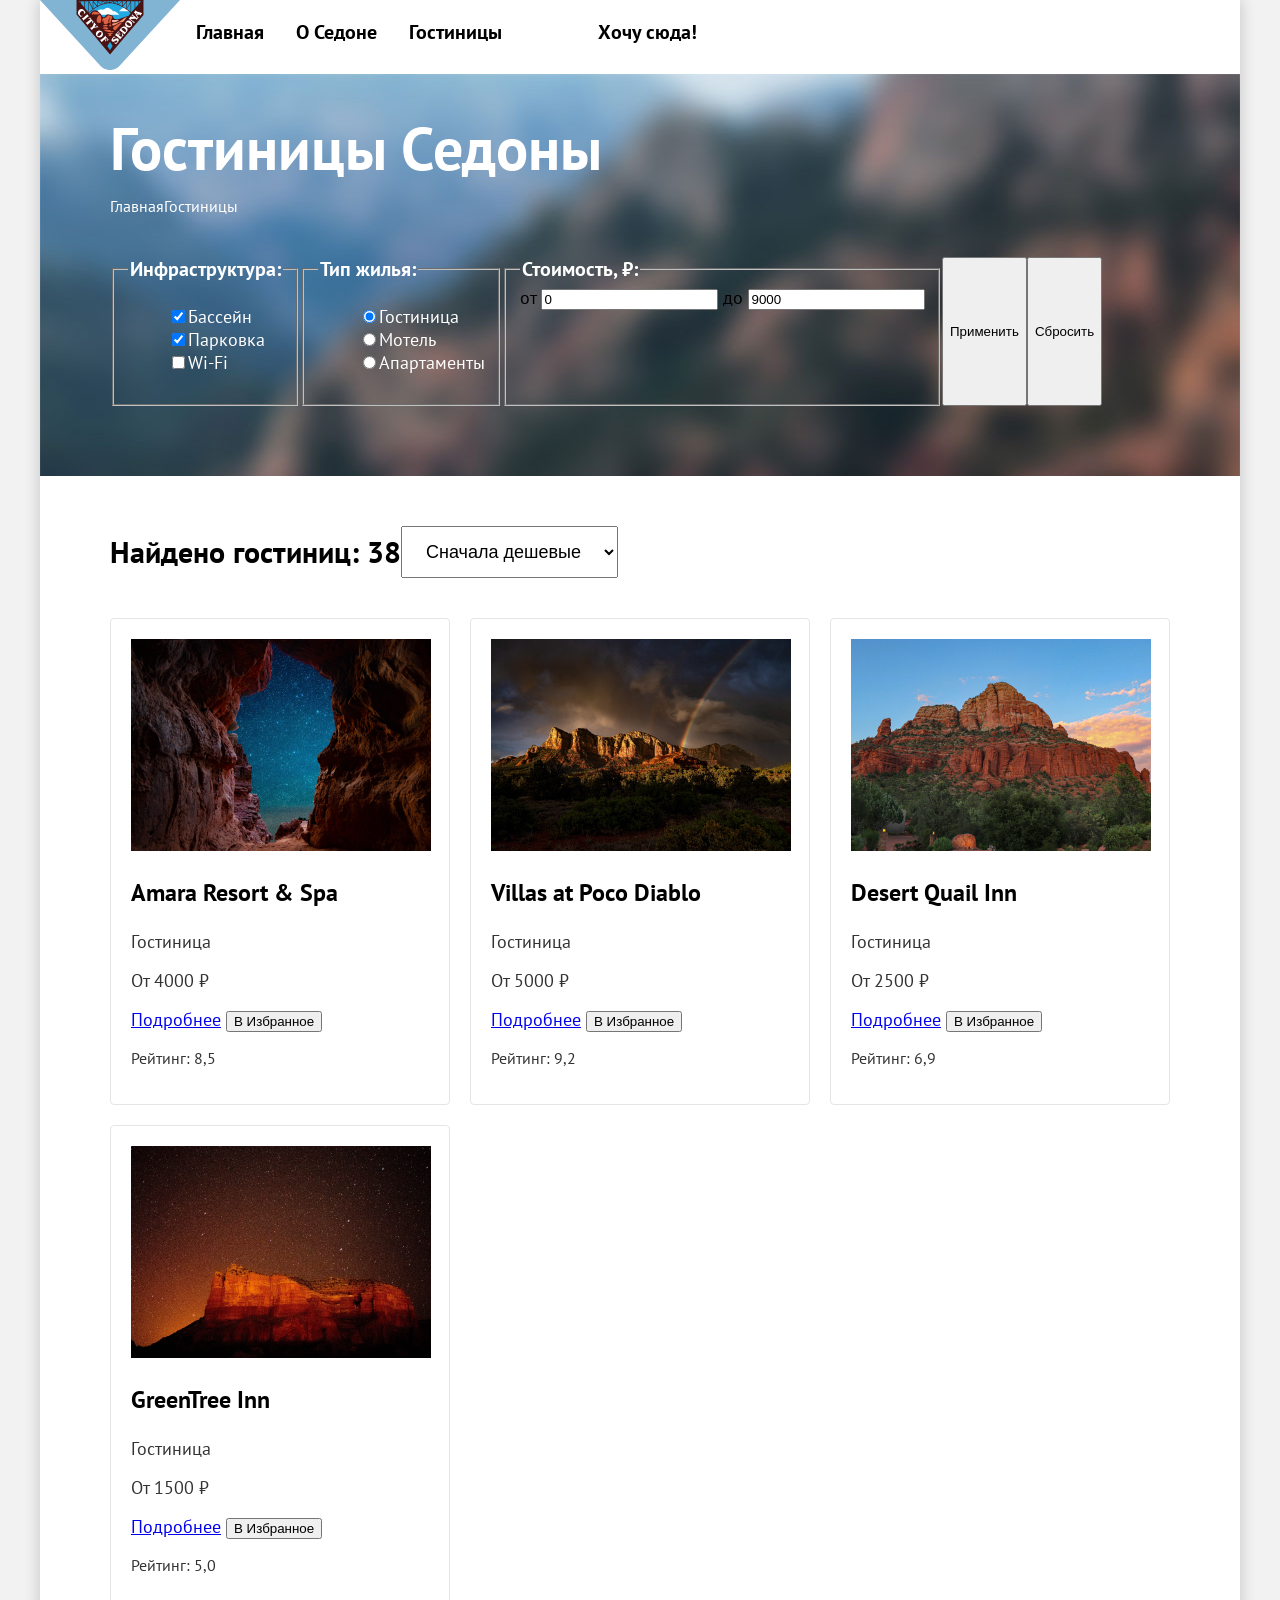
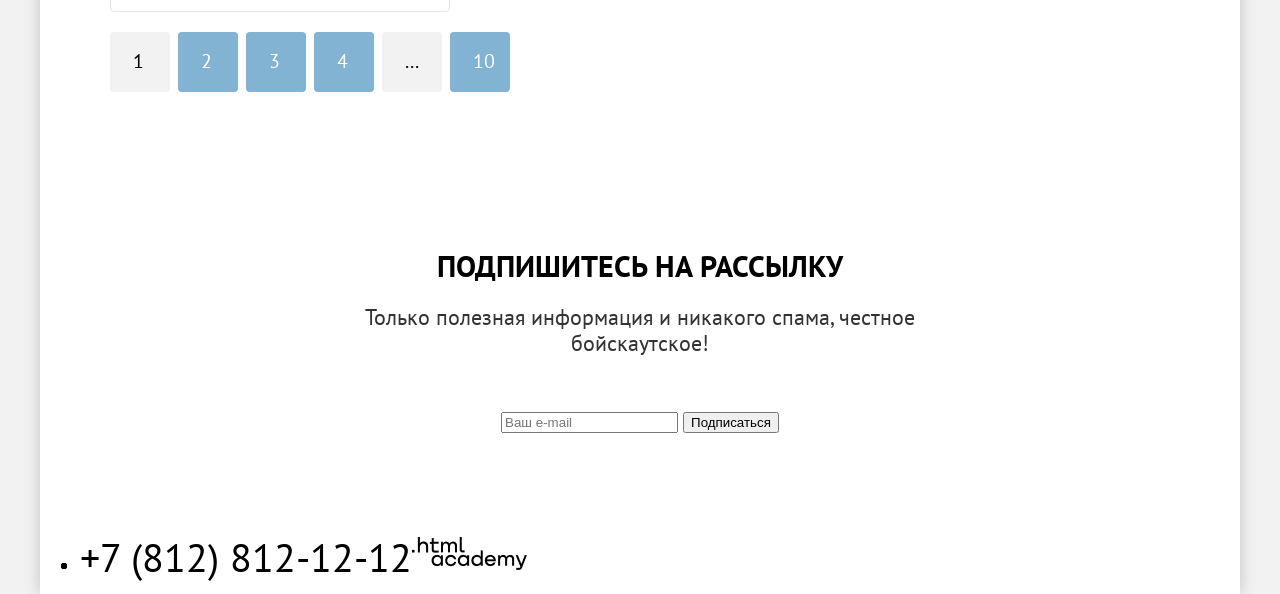
==== commit 2c493516: "Микросетки на флексах для всех страниц" ====
--- a/catalog.html
+++ b/catalog.html
@@ -10,31 +10,31 @@
   <body>
     <div class="site-wrapper">
       <header class="page-header">
-        <a href="index.html">
-          <img src="images/logo.svg" width="140" height="70" alt="logo City of Sedona">
-        </a>
         <nav class="navigation">
+          <a class="nav-link-logo" href="index.html">
+            <img src="images/logo.svg" width="140" height="70" alt="logo City of Sedona">
+          </a>
           <ul class="navigation-list">
             <li class="navigation-item"><a class="navigation-link" href="index.html">Главная</a></li>
             <li class="navigation-item"><a class="navigation-link" href="#">О Седоне</a></li>
             <li class="navigation-item"><a class="navigation-link" href="catalog.html">Гостиницы</a></li>
           </ul>
+          <ul class="navigation-list navigation-user">
+            <li class="navigation-item">
+              <a class="navigation-link" href="#">
+                <span class="visually-hidden">Поиск</span>
+              </a>
+            </li>
+            <li class="navigation-item">
+              <a class="navigation-link" href="#">
+                <span class="visually-hidden">Избранное</span>
+              </a>
+            </li>
+            <li class="navigation-item">
+              <a class="navigation-link" href="#">Хочу сюда!</a>
+            </li>
+          </ul>
         </nav>
-        <ul class="navigation-list navigation-user">
-          <li class="navigation-item">
-            <a class="navigation-link" href="#">
-              <span class="visually-hidden">Поиск</span>
-            </a>
-          </li>
-          <li class="navigation-item">
-            <a class="navigation-link" href="#">
-              <span class="visually-hidden">Избранное</span>
-            </a>
-          </li>
-          <li class="navigation-item">
-            <a class="navigation-link" href="#">Хочу сюда!</a>
-          </li>
-        </ul>
       </header>
 
       <main class="page-main">
@@ -133,7 +133,7 @@
               <div><span class="visually-hidden">4 звезды</span></div>
               <p class="searched-card-rating">Рейтинг: 8,5</p>
             </li>
-            <li class="profuct-item">
+            <li class="product-item">
               <a class="product-card-link">
                 <img class="product-card-img" src="images/hotel-2.jpg" width="300" height="212"
                   alt="Горный пейзаж в ночи">
@@ -146,7 +146,7 @@
               <div><span class="visually-hidden">4 звезды</span></div>
               <p class="searched-card-rating">Рейтинг: 9,2</p>
             </li>
-            <li class="profuct-item">
+            <li class="product-item">
               <a class="product-card-link">
                 <img class="product-card-img" src="images/hotel-3.jpg" width="300" height="212"
                   alt="Горный пейзаж днём">
@@ -159,7 +159,7 @@
               <div><span class="visually-hidden">3 звезды</span></div>
               <p class="searched-card-rating">Рейтинг: 6,9</p>
             </li>
-            <li class="profuct-item">
+            <li class="product-item">
               <a class="product-card-link">
                 <img class="product-card-img" src="images/hotel-4.jpg" width="300" height="212"
                   alt="Горный пейзаж в закате">
--- a/styles/styles.css
+++ b/styles/styles.css
@@ -24,9 +24,7 @@
 }
 
 body {
-  display: flex;
-  flex-direction: column;
-  min-height: 100%;
+  height: 100%;
   font-family: "PT Sans", sans-serif;
   font-size: 18px;
   line-height: 21px;
@@ -57,16 +55,25 @@
 
 .navigation-list {
   display: flex;
+  flex-wrap: wrap;
+  padding: 0;
+  margin: 0;
   list-style-type: none;
 }
 
 .navigation-link {
+  display: block;
+  padding: 20px 16px;
   font-size: 20px;
   font-weight: 700;
   line-height: 24px;
   color: #000000;
   text-decoration: none;
 }
+
+/* .nav-link-logo {
+  position: absolute;
+} */
 
 .page-main {
   flex-grow: 1;
@@ -89,6 +96,11 @@
   margin-right: auto;
 }
 
+.reasons-intro {
+  margin: 0;
+  padding: 65px 274px;
+}
+
 .reasons-list {
   display: flex;
   flex-wrap: wrap;
@@ -96,6 +108,8 @@
 }
 
 .reasons-title {
+  margin: 0;
+  margin-bottom: 25px;
   font-size: 30px;
   line-height: 36px;
   font-weight: 700;
@@ -105,6 +119,7 @@
 }
 
 .reasons-text {
+  margin: 0;
   font-size: 22px;
   line-height: 26px;
   font-weight: 400;
@@ -115,7 +130,7 @@
 .reasons-item {
   display: flex;
   flex-direction: row;
-  height: 385px;
+  min-height: 385px;
   width: 400px;
   list-style-type: none;
   background-color: rgba(131, 179, 211, 0.122);
@@ -156,6 +171,10 @@
   color: #ffffff;
 }
 
+.reasons-item.reasons-item-wide-revers p {
+  color: #ffffff;
+}
+
 .reasons-item-title {
   margin: 0;
   font-size: 24px;
@@ -175,22 +194,24 @@
 }
 
 .service {
-  display: flex;
-  flex-direction: column;
-  align-items: center;
-  justify-content: center;
+  text-align: center;
+}
+
+.service-intro {
+  padding: 64px 347px;
 }
 
 .service-title {
-  padding: 0 347px;
+  margin: 0;
+  margin-bottom: 20px;
   font-size: 30px;
   line-height: 36px;
   font-weight: 700;
-  text-align: center;
   text-transform: uppercase;
 }
 
 .service-text {
+  margin: 0;
   color: #333333;
   font-size: 22px;
   line-height: 26px;
@@ -200,6 +221,7 @@
 
 .service-list {
   display: flex;
+  flex-wrap: wrap;
   list-style-type: none;
   min-height: 385px;
   justify-content: center;
@@ -222,7 +244,6 @@
   align-items: center;
   flex-wrap: wrap;
   max-width: 400px;
-  padding: 0 85px;
 }
 
 .service-item-title {
@@ -234,19 +255,19 @@
 }
 
 .service-item-text {
+  padding: 0 85px;
   color: #333333;
   text-align: center;
 }
 
 .booking {
-  display: flex;
   padding: 96px 304px;
-  flex-direction: column;
-  align-items: center;
-  justify-content: center;
+  text-align: center;
 }
 
 .booking-title {
+  margin: 0;
+  margin-bottom: 20px;
   font-size: 30px;
   line-height: 36px;
   font-weight: 700;
@@ -254,19 +275,17 @@
 }
 
 .booking-text {
+  margin: 0;
+  margin-bottom: 54px;
   color: #333333;
   font-size: 22px;
   line-height: 26px;
-  text-align: center;
 }
 
 .subscribe {
-  display: flex;
-  flex-direction: column;
-  align-items: center;
-  justify-content: center;
+  padding: 96px 258px 104px;
   background-color: #197ad4;
-  min-height: 414px;
+  text-align: center;
 }
 
 .subscribe.index {
@@ -276,10 +295,11 @@
 }
 
 .subscribe-title {
+  margin: 0;
+  margin-bottom: 20px;
   font-size: 30px;
   line-height: 36px;
   font-weight: 700;
-  text-align: center;
   text-transform: uppercase;
 }
 
@@ -288,11 +308,12 @@
 }
 
 .subscribe-text {
+  margin: 0;
+  margin-bottom: 54px;
   color: #333333;
   font-size: 22px;
   line-height: 26px;
   font-weight: 400;
-  text-align: center;
 }
 
 .subscribe-text.index {
@@ -308,6 +329,8 @@
 }
 
 .catalog-header {
+  padding: 70px;
+  padding-top: 35px;
   background-color: rgb(103, 161, 184);
   background-image: url("../images/filter_background.jpg");
   background-size: 100% auto;
@@ -315,11 +338,20 @@
 }
 
 .catalog-header-title {
-  color: #ffffff;
+  margin: 0;
+  margin-bottom: 8px;
+  color: #ffffff;
+  font-size: 60px;
+  line-height: 78px;
+  font-weight: 700;
 }
 
 .breadcrumbs-list {
   display: flex;
+  flex-wrap: wrap;
+  padding: 0;
+  margin: 0;
+  margin-bottom: 40px;
   list-style-type: none;
 }
 
@@ -333,6 +365,7 @@
 
 .catalog-filter {
   display: flex;
+  flex-wrap: wrap;
 }
 
 .catalog-filter-title {
@@ -357,15 +390,33 @@
   font-weight: 400;
 }
 
+.searched-products {
+  padding: 50px 70px;
+  padding-bottom: 60px;
+}
+
 .searched-control-wrapper {
   display: flex;
+  flex-wrap: wrap;
+  align-items: center;
+  margin-bottom: 40px;
+}
+
+.select-control {
+  font-size: 18px;
+  line-height: 21px;
+  font-weight: 400;
+  padding: 14px 20px;
 }
 
 .searched-settings-list {
   display: flex;
+  flex-wrap: wrap;
+  list-style-type: none;
 }
 
 .searched-products-title {
+  margin: 0;
   font-size: 30px;
   line-height: 36px;
   font-weight: 700;
@@ -374,7 +425,19 @@
 .product-list {
   display: flex;
   flex-wrap: wrap;
-  list-style-type: none;
+  gap: 0 20px;
+  list-style-type: none;
+  padding: 0;
+  margin: 0;
+}
+
+.product-item {
+  width: 340px;
+  padding: 20px;
+  margin-bottom: 20px;
+  border: 1px solid #e5e5e5;
+  box-sizing: border-box;
+  border-radius: 4px;
 }
 
 .product-card-title {
@@ -407,9 +470,21 @@
 .pagination {
   display: flex;
   list-style-type: none;
+  margin: 0;
+  padding: 0;
+}
+
+.pagination-item:not(:last-child) {
+  margin-right: 8px;
 }
 
 .pagination-link {
+  display: block;
+  border-radius: 4px;
+  box-sizing: border-box;
+  width: 60px;
+  height: 60px;
+  padding: 11px 23px;
   font-size: 20px;
   line-height: 36px;
   color: #ffffff;
@@ -444,8 +519,10 @@
 
 .page-footer {
   display: flex;
+  flex-wrap: wrap;
 }
 
 .social-list {
   display: flex;
-}
+  flex-wrap: wrap;
+}
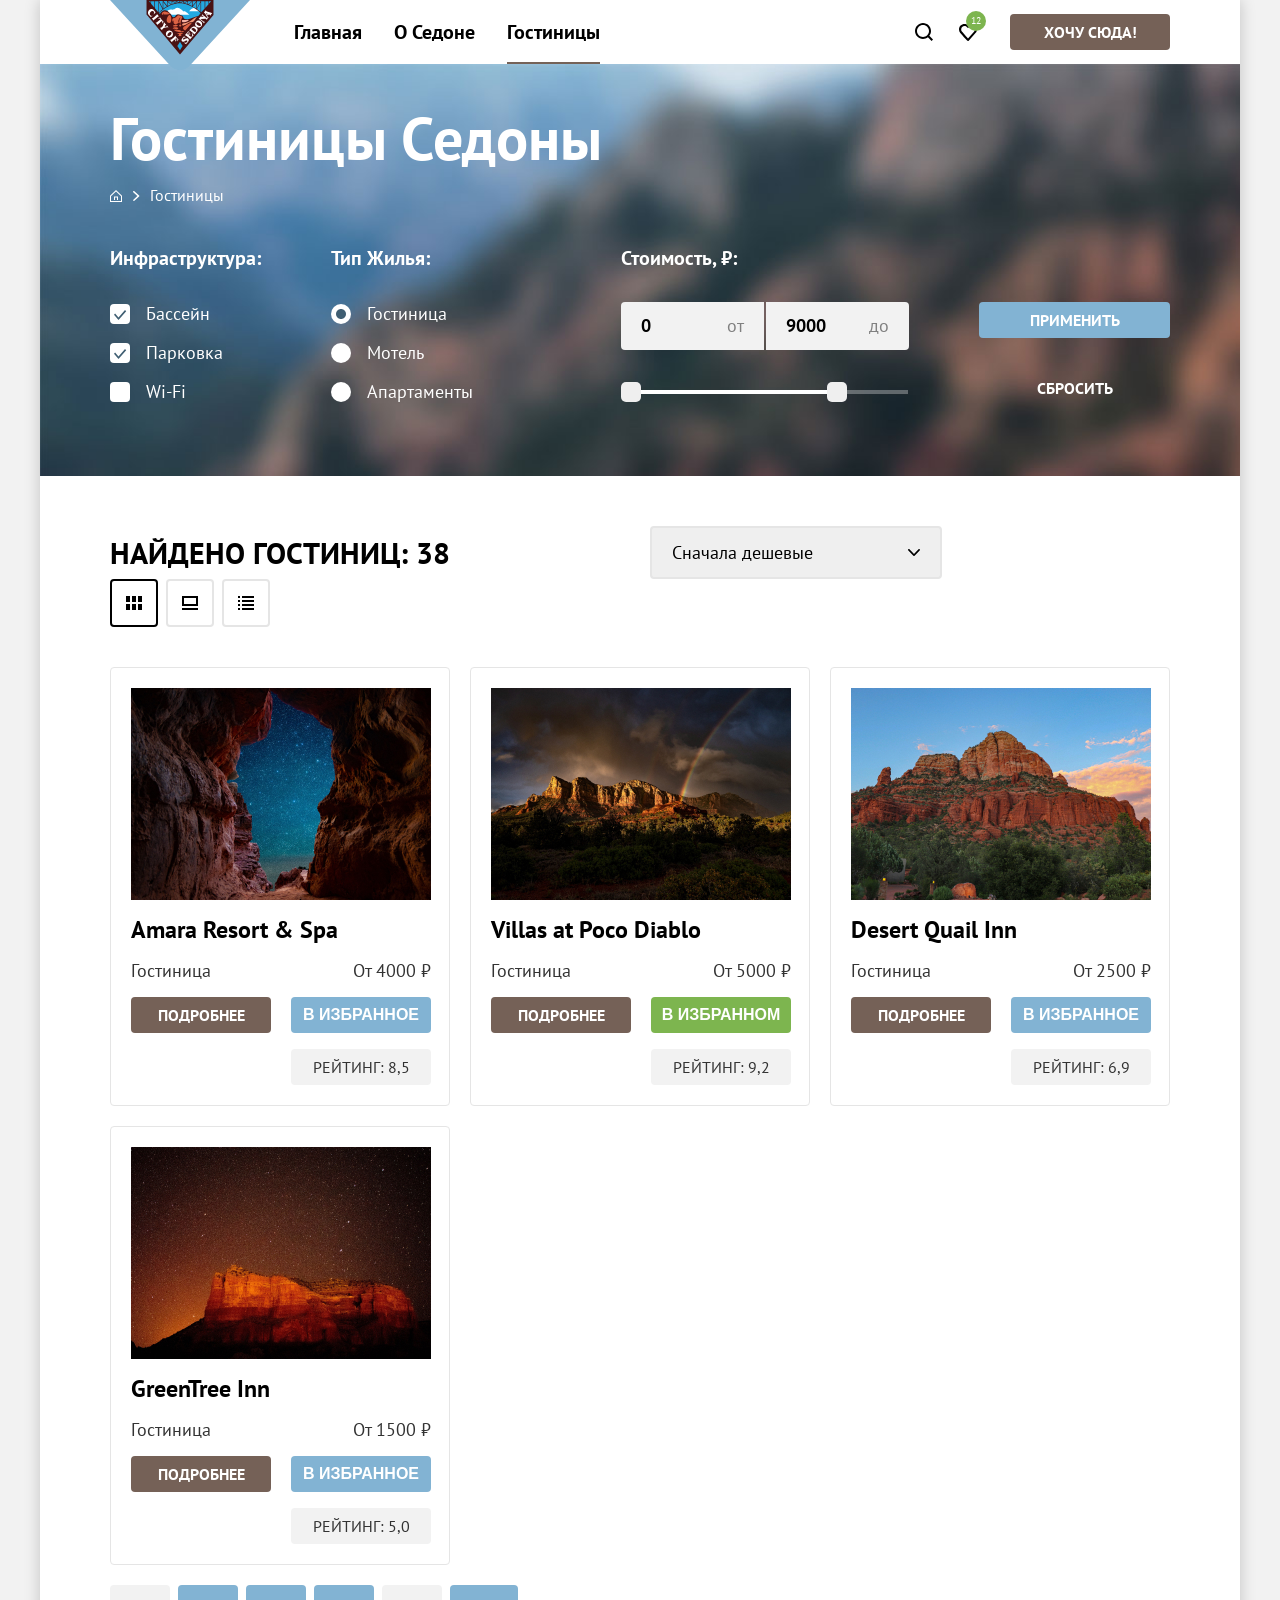
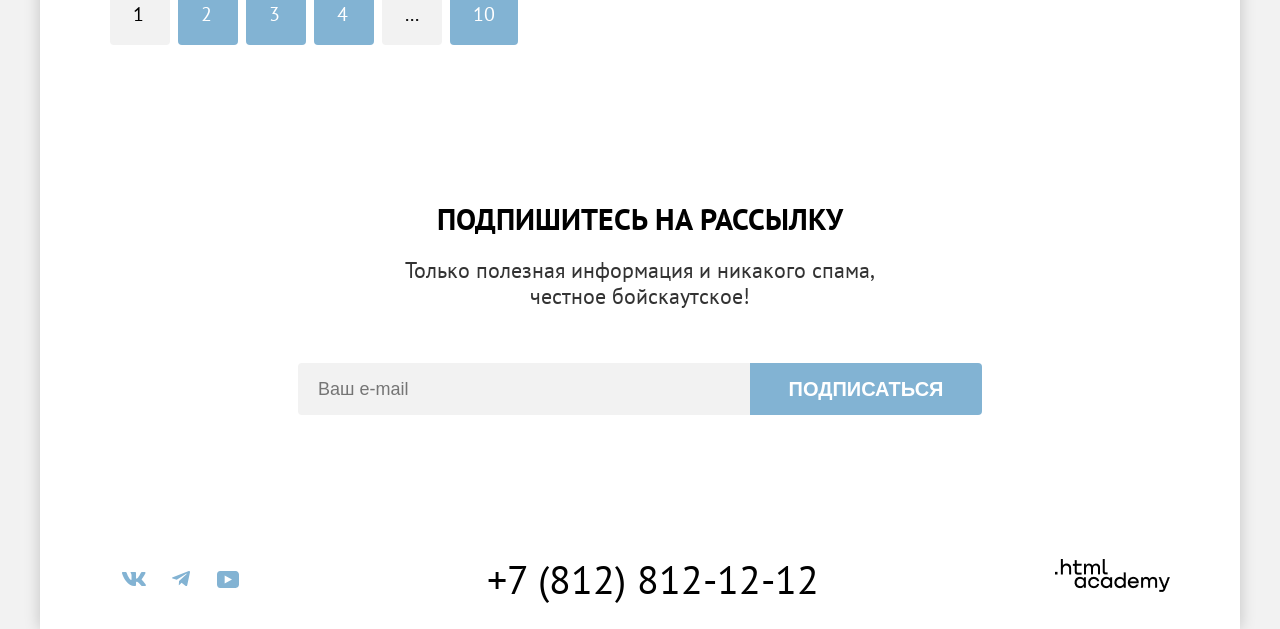
==== commit d7b73f8a: "7.24. Постройте мелкие сетки на гридах для подходящих компонентов" ====
--- a/catalog.html
+++ b/catalog.html
@@ -15,23 +15,30 @@
             <img src="images/logo.svg" width="140" height="70" alt="logo City of Sedona">
           </a>
           <ul class="navigation-list">
-            <li class="navigation-item"><a class="navigation-link" href="index.html">Главная</a></li>
-            <li class="navigation-item"><a class="navigation-link" href="#">О Седоне</a></li>
-            <li class="navigation-item"><a class="navigation-link" href="catalog.html">Гостиницы</a></li>
+            <li class="navigation-item">
+              <a class="navigation-link" href="index.html">Главная</a>
+            </li>
+            <li class="navigation-item">
+              <a class="navigation-link" href="#">О Седоне</a>
+            </li>
+            <li class="navigation-item">
+              <a class="navigation-link navigation-link-current" href="catalog.html">Гостиницы</a>
+            </li>
           </ul>
           <ul class="navigation-list navigation-user">
-            <li class="navigation-item">
-              <a class="navigation-link" href="#">
+            <li class="navigation-user-item">
+              <a class="navigation-user-link navigation-link-find" href="#">
                 <span class="visually-hidden">Поиск</span>
               </a>
             </li>
-            <li class="navigation-item">
-              <a class="navigation-link" href="#">
+            <li class="navigation-user-item">
+              <a class="navigation-user-link navigation-link-favourites" href="#">
                 <span class="visually-hidden">Избранное</span>
               </a>
-            </li>
-            <li class="navigation-item">
-              <a class="navigation-link" href="#">Хочу сюда!</a>
+              <span class="favourite-count">12</span>
+            </li>
+            <li class="navigation-user-item navigation-user-item-spec">
+              <a class="navigation-link navigation-link-btn" href="#">Хочу сюда!</a>
             </li>
           </ul>
         </nav>
@@ -42,7 +49,9 @@
           <h1 class="catalog-header-title">Гостиницы Седоны</h1>
           <ul class="breadcrumbs-list">
             <li class="breadcrumbs-item">
-              <a class="breadcrumbs-link" href="index.html"><span>Главная</span></a>
+              <a class="breadcrumbs-link breadcrumbs-link-home" href="index.html">
+                <span class="visually-hidden">Главная</span>
+              </a>
             </li>
             <li class="breadcrumbs-item">
               <a class="breadcrumbs-link"><span>Гостиницы</span></a>
@@ -52,48 +61,60 @@
           <section class="catalog-filter">
             <h2 class="visually-hidden">Фильтры для поиска гостиниц</h2>
             <form class="catalog-filter" action="https://echo.htmlacademy.ru/" method="get">
-              <fieldset class="catalog-filter-group">
+              <fieldset class="catalog-filter-group filter-infrastructure">
                 <legend class="catalog-filter-title">Инфраструктура:</legend>
                 <ul class="catalog-filter-list">
                   <li class="catalog-filter-item">
-                    <label class="control-label"><input class="control-input" type="checkbox" name="swimming-pool"
-                        checked>Бассейн</label>
-                  </li>
-                  <li class="catalog-filter-item">
-                    <label class="control-label"><input class="control-input" type="checkbox" name="parking"
-                        checked>Парковка</label>
-                  </li>
-                  <li class="catalog-filter-item">
-                    <label class="control-label"><input class="control-input" type="checkbox" name="wifi">Wi-Fi</label>
+
+                    <label class="control-label"><input class="control-input-checkbox" type="checkbox"
+                        name="swimming-pool" id="swimming-pool" checked>Бассейн</label>
+                  </li>
+                  <li class="catalog-filter-item">
+                    <label class="control-label" for="parking"><input class="control-input-checkbox" type="checkbox"
+                        name="parking" id="parking" checked>Парковка</label>
+                  </li>
+                  <li class="catalog-filter-item">
+                    <label class="control-label" for="wifi"><input class="control-input-checkbox" type="checkbox"
+                        name="wifi" id="wifi">Wi-Fi</label>
                   </li>
                 </ul>
               </fieldset>
-              <fieldset class="catalog-filter-group">
-                <legend class="catalog-filter-title">Тип жилья:</legend>
-                <ul class="catalog-filter-group">
-                  <li class="catalog-filter-item">
-                    <label class="control-label"><input class="control-input" type="radio" name="hotel-group"
+              <fieldset class="catalog-filter-group filter-hotel-type">
+                <legend class="catalog-filter-title">Тип Жилья:</legend>
+                <ul class="catalog-filter-list">
+                  <li class="catalog-filter-item">
+                    <label class="control-label"><input class="control-input-radio" type="radio" name="hotel-group"
                         value="hotel" checked>Гостиница</label>
                   </li>
                   <li class="catalog-filter-item">
-                    <label class="control-label"><input class="control-input" type="radio" name="hotel-group"
+                    <label class="control-label"><input class="control-input-radio" type="radio" name="hotel-group"
                         value="motel">Мотель</label>
                   </li>
                   <li class="catalog-filter-item">
-                    <label class="control-label"><input class="control-input" type="radio" name="hotel-group"
+                    <label class="control-label"><input class="control-input-radio" type="radio" name="hotel-group"
                         value="apartments">Апартаменты</label>
                   </li>
                 </ul>
               </fieldset>
-              <fieldset class="catalog-filter-group">
+              <fieldset class="catalog-filter-group filter-price">
                 <legend class="catalog-filter-title">Стоимость, ₽:</legend>
-                <label for="price-from">от</label>
-                <input class="field" type="number" name="price-from" id="price-from" value="0">
-                <label for="price-to">до</label>
-                <input class="field" type="number" name="price-to" id="price-to" value="9000">
+                <div class="filter-price-inputs">
+                  <label class="price-text-from" for="price-from">от</label>
+                  <input class="price-field price-field-from" type="number" name="price-from" id="price-from" value="0">
+                  <label class="price-text-to" for="price-to">до</label>
+                  <input class="price-field price-field-to" type="number" name="price-to" id="price-to" value="9000">
+                </div>
+                <div class="price-range-line">
+                  <div class="range-handlers-bar">
+                    <button type="button" class="range-handler range-handler-from"></button>
+                    <button type="button" class="range-handler range-handler-to"></button>
+                  </div>
+                </div>
               </fieldset>
-              <button class="button" type="submit">Применить</button>
-              <button class="button-reset" type="reset">Сбросить</button>
+              <div class="catalog-filter-buttons">
+                <button class="catalog-filter-button" type="submit">Применить</button>
+                <button class="catalog-filter-button-reset" type="reset">Сбросить</button>
+              </div>
             </form>
           </section>
         </section>
@@ -107,68 +128,82 @@
             </select>
             <ul class="searched-settings-list">
               <li class="searched-settings-item">
-                <a class="sort sort-current" href="catalog.html?view=tile"><span class="visually-hidden">Показать
-                    карточки</span></a>
+                <a class="sort sort-grid sort-current" href="catalog.html?view=tile">
+                  <span class="visually-hidden">Показать
+                    карточки</span>
+                </a>
               </li>
               <li class="searched-settings-item">
-                <a class="sort" href="catalog.html?view=card"><span class="visually-hidden">Показать карточки с
-                    описанием</span></a>
+                <a class="sort sort-description" href="catalog.html?view=card">
+                  <span class="visually-hidden">Показать карточки с
+                    описанием</span>
+                </a>
               </li>
               <li class="searched-settings-item">
-                <a class="sort" href="catalog.html?view=list"><span class="visually-hidden">Показать список</span></a>
+                <a class="sort sort-list" href="catalog.html?view=list">
+                  <span class="visually-hidden">Показать список</span>
+                </a>
               </li>
             </ul>
           </div>
           <ul class="product-list">
             <li class="product-item">
-              <a class="product-card-link">
+              <a href="#" class="product-card-link">
                 <img class="product-card-img" src="images/hotel-1.jpg" width="300" height="212"
                   alt="Ущелье с видом на звёздное небо">
               </a>
-              <h3 class="product-card-title">Amara Resort & Spa</h3>
+              <a href="#" class="product-card-link">
+                <h3 class="product-card-title">Amara Resort & Spa</h3>
+              </a>
               <p class="product-card-group">Гостиница</p>
               <p class="product-card-price">От 4000 ₽</p>
               <a class="show-more" href="#">Подробнее</a>
-              <button class="favourites" type="button">В Избранное</button>
+              <button class="to-favourites-button" type="button">В Избранное</button>
               <div><span class="visually-hidden">4 звезды</span></div>
               <p class="searched-card-rating">Рейтинг: 8,5</p>
             </li>
             <li class="product-item">
-              <a class="product-card-link">
+              <a href="#" class="product-card-link">
                 <img class="product-card-img" src="images/hotel-2.jpg" width="300" height="212"
                   alt="Горный пейзаж в ночи">
               </a>
-              <h3 class="product-card-title">Villas at Poco Diablo</h3>
+              <a href="#" class="product-card-link">
+                <h3 class="product-card-title">Villas at Poco Diablo</h3>
+              </a>
               <p class="product-card-group">Гостиница</p>
               <p class="product-card-price">От 5000 ₽</p>
               <a class="show-more" href="#">Подробнее</a>
-              <button class="favourites" type="button">В Избранное</button>
+              <button class="to-favourites-button added-to-fav" type="button">В Избранном</button>
               <div><span class="visually-hidden">4 звезды</span></div>
               <p class="searched-card-rating">Рейтинг: 9,2</p>
             </li>
             <li class="product-item">
-              <a class="product-card-link">
+              <a href="#" class="product-card-link">
                 <img class="product-card-img" src="images/hotel-3.jpg" width="300" height="212"
                   alt="Горный пейзаж днём">
               </a>
-              <h3 class="product-card-title">Desert Quail Inn</h3>
+              <a href="#" class="product-card-link">
+                <h3 class="product-card-title">Desert Quail Inn</h3>
+              </a>
               <p class="product-card-group">Гостиница</p>
               <p class="product-card-price">От 2500 ₽</p>
               <a class="show-more" href="#">Подробнее</a>
-              <button class="favourites" type="button">В Избранное</button>
+              <button class="to-favourites-button" type="button">В Избранное</button>
               <div><span class="visually-hidden">3 звезды</span></div>
               <p class="searched-card-rating">Рейтинг: 6,9</p>
             </li>
             <li class="product-item">
-              <a class="product-card-link">
+              <a href="#" class="product-card-link">
                 <img class="product-card-img" src="images/hotel-4.jpg" width="300" height="212"
                   alt="Горный пейзаж в закате">
               </a>
-              <h3 class="product-card-title">GreenTree Inn</h3>
+              <a href="#" class="product-card-link">
+                <h3 class="product-card-title">GreenTree Inn</h3>
+              </a>
               <p class="product-card-group">Гостиница</p>
               <p class="product-card-price">От 1500 ₽</p>
               <a class="show-more" href="#">Подробнее</a>
-              <button class="favourites" type="button">В Избранное</button>
+              <button class="to-favourites-button" type="button">В Избранное</button>
               <div><span class="visually-hidden">2 звезды</span></div>
               <p class="searched-card-rating">Рейтинг: 5,0</p>
             </li>
@@ -198,7 +233,7 @@
 
         <section class="subscribe catalog">
           <h2 class="subscribe-title">Подпишитесь на рассылку</h2>
-          <p class="subscribe-text">Только полезная информация и никакого спама, честное бойскаутское!</p>
+          <p class="subscribe-text">Только полезная информация и никакого спама,<br> честное бойскаутское!</p>
           <form class="subscribe-form" action="https://echo.htmlacademy.ru/" method="post">
             <input class="subscribe-input" type="email" name="email" id="email" placeholder="Ваш e-mail" required>
             <button class="subscribe-button" type="submit">Подписаться</button>
@@ -209,17 +244,17 @@
       <footer class="page-footer">
         <ul class="social-list">
           <li class="social-item">
-            <a href="https://vk.com/htmlacademy">
+            <a class="social-link social-link-vk" href="https://vk.com/htmlacademy">
               <span class="visually-hidden">Логотип Вконтакте</span>
             </a>
           </li>
           <li class="social-item">
-            <a href="https://t.me/htmlacademy">
+            <a class="social-link social-link-tg" href="https://t.me/htmlacademy">
               <span class="visually-hidden">Логотип Телеграмм</span>
             </a>
           </li>
           <li class="social-item">
-            <a href="https://www.youtube.com/user/htmlacademyru">
+            <a class="social-link social-link-youtube" href="https://www.youtube.com/user/htmlacademyru">
               <span class="visually-hidden">Логотип Ютуб</span>
             </a>
           </li>
--- a/styles/styles.css
+++ b/styles/styles.css
@@ -1,5 +1,5 @@
 @font-face {
-  font-family: "PT Sans";
+  font-family: 'PT Sans';
   font-style: normal;
   font-weight: 400;
   src: url("../fonts/ptsans-400.woff2") format("woff2");
@@ -7,7 +7,7 @@
 }
 
 @font-face {
-  font-family: "PT Sans";
+  font-family: 'PT Sans';
   font-style: normal;
   font-weight: 700;
   src: url("../fonts/ptsans-700.woff2") format("woff2");
@@ -47,18 +47,49 @@
 
 .page-header {
   display: flex;
+  padding: 0 70px;
 }
 
 .navigation {
   display: flex;
+  width: 100%;
+  padding-left: 168px;
+  position: relative;
 }
 
 .navigation-list {
   display: flex;
   flex-wrap: wrap;
+  max-width: 339px;
   padding: 0;
   margin: 0;
   list-style-type: none;
+}
+
+.navigation-user-item {
+  position: relative;
+  box-sizing: border-box;
+  min-width: 44px;
+  min-height: 64px;
+}
+
+.navigation-user-item-spec {
+  padding-top: 14px;
+}
+
+.navigation-user-item:nth-last-child(2) {
+  margin-right: 20px;
+}
+
+.navigation-user-link {
+  display: block;
+  min-width: 44px;
+  min-height: 64px;
+}
+
+.navigation-user {
+  max-width: 312px;
+  margin-left: auto;
 }
 
 .navigation-link {
@@ -71,9 +102,71 @@
   text-decoration: none;
 }
 
-/* .nav-link-logo {
+.navigation-link-current {
+  position: relative;
+}
+
+.navigation-link-current::after {
+  content: "";
   position: absolute;
-} */
+  left: 16px;
+  right: 16px;
+  height: 2px;
+  bottom: 0;
+  background-color: #756257;
+}
+
+.navigation-link-find {
+  background-image: url(../images/icons/find.svg);
+  background-size: 18px;
+  background-repeat: no-repeat;
+  background-position: center;
+}
+
+.navigation-link-favourites {
+  background-image: url(../images/icons/favorites.svg);
+  background-size: 18px;
+  background-repeat: no-repeat;
+  background-position: center;
+}
+
+.favourite-count {
+  display: block;
+  font-size: 10px;
+  line-height: 10px;
+  font-weight: 400;
+  text-align: center;
+  align-content: center;
+  color: #ffffff;
+  position: absolute;
+  left: 20px;
+  top: 11px;
+  width: 20px;
+  height: 20px;
+  background-color: #7db54f;
+  border-radius: 10px;
+}
+
+.navigation-link-btn {
+  box-sizing: border-box;
+  padding: 8px 24px;
+  font-size: 16px;
+  line-height: 20px;
+  text-transform: uppercase;
+  text-decoration: none;
+  font-weight: 700;
+  min-width: 160px;
+  min-height: 36px;
+  background-color: #756157;
+  color: #ffffff;
+  border-radius: 4px;
+  text-align: center;
+}
+
+.nav-link-logo {
+  position: absolute;
+  left: 0;
+}
 
 .page-main {
   flex-grow: 1;
@@ -240,6 +333,7 @@
 .service-item {
   display: flex;
   flex-direction: column;
+  flex-grow: 1;
   justify-content: center;
   align-items: center;
   flex-wrap: wrap;
@@ -318,6 +412,37 @@
 
 .subscribe-text.index {
   color: #ffffff;
+}
+
+.subscribe-form {
+  display: flex;
+  overflow-wrap: anywhere;
+}
+
+.subscribe-input {
+  padding: 14px 20px;
+  background-color: #f2f2f2;
+  border: none;
+  border-radius: 4px 0 0 4px;
+  flex-grow: 1;
+  font-size: 18px;
+  line-height: 24px;
+  font-weight: 400;
+  color: #000000;
+}
+
+.subscribe-button {
+  padding: 8px 0;
+  width: 232px;
+  background-color: #82b3d3;
+  border: none;
+  font-size: 20px;
+  border-radius: 0 4px 4px 0;
+  line-height: 36px;
+  font-weight: 700;
+  color: #ffffff;
+  text-transform: uppercase;
+  box-sizing: border-box;
 }
 
 .phone-number {
@@ -333,7 +458,7 @@
   padding-top: 35px;
   background-color: rgb(103, 161, 184);
   background-image: url("../images/filter_background.jpg");
-  background-size: 100% auto;
+  background-size: auto 100%;
   background-repeat: no-repeat;
 }
 
@@ -355,7 +480,27 @@
   list-style-type: none;
 }
 
+.breadcrumbs-item {
+  position: relative;
+}
+
+.breadcrumbs-item:not(:last-child) {
+  margin-right: 28px;
+}
+
+.breadcrumbs-item:not(:last-child)::after {
+  position: absolute;
+  content: "";
+  background-image: url("../images/icons/breadcrumbs-arrow.svg");
+  background-repeat: no-repeat;
+  width: 7px;
+  height: 10px;
+  left: 23px;
+  top: 6px;
+}
+
 .breadcrumbs-link {
+  display: block;
   font-size: 16px;
   line-height: 21px;
   font-weight: 400;
@@ -363,31 +508,238 @@
   text-decoration: none;
 }
 
+.breadcrumbs-link-home {
+  background-image: url("../images/icons/breadcrumbs-home.svg");
+  background-repeat: no-repeat;
+  background-position: center;
+  min-width: 12px;
+  min-height: 21px;
+}
+
 .catalog-filter {
   display: flex;
   flex-wrap: wrap;
 }
 
 .catalog-filter-title {
+  padding: 0;
+  margin-bottom: 32px;
   color: #ffffff;
   font-size: 20px;
   line-height: 24px;
   font-weight: 700;
 }
 
+.catalog-filter-buttons {
+  display: flex;
+  flex-direction: column;
+  gap: 32px;
+  padding-top: 56px;
+}
+
+.catalog-filter-button {
+  font-family: 'PT Sans';
+  display: block;
+  padding: 8px 50px;
+  font-size: 16px;
+  line-height: 20px;
+  font-weight: 700;
+  text-transform: uppercase;
+  color: #ffffff;
+  background-color: #82b3d3;
+  border: none;
+  border-radius: 4px;
+  cursor: pointer;
+  width: 191px;
+  height: 36px;
+}
+
+.catalog-filter-button-reset {
+  font-family: 'PT Sans';
+  display: block;
+  background: none;
+  border: none;
+  font-size: 16px;
+  line-height: 20px;
+  font-weight: 700;
+  text-transform: uppercase;
+  color: #ffffff;
+  cursor: pointer;
+  width: 191px;
+  height: 36px;
+  margin: 0;
+  padding: 0;
+}
+
 .catalog-filter-list {
+  padding: 0;
+  margin: 0;
+  width: 150px;
   list-style-type: none;
 }
 
+.catalog-filter-item:not(:last-child) {
+  margin-bottom: 16px;
+}
+
 .catalog-filter-group {
+  width: 150px;
   list-style-type: none;
+  border: none;
+  margin: 0;
+  padding: 0;
+}
+
+.filter-infrastructure {
+  margin-right: 70px;
+}
+
+.filter-hotel-type {
+  margin-right: 140px;
+}
+
+.filter-price {
+  margin-right: 70px;
+}
+
+.filter-price-inputs {
+  display: flex;
+  position: relative;
+  margin-bottom: 40px;
+  width: 288px;
+  gap: 2px;
+}
+
+.price-field {
+  font-family: 'PT Sans';
+  appearance: none;
+  background-color: #f2f2f2;
+  color: #000000;
+  border: none;
+  font-size: 18px;
+  line-height: 24px;
+  font-weight: 700;
+  width: 100%;
+  min-width: 0;
+  box-sizing: border-box;
+  padding: 12px 20px;
+}
+
+.price-field-from {
+  border-radius: 4px 0 0 4px;
+}
+
+.price-field-to {
+  border-radius: 0 4px 4px 0;
+}
+
+.price-text-from {
+  display: block;
+  position: absolute;
+  left: 106px;
+  top: 12px;
+  font-size: 18px;
+  line-height: 24px;
+  font-weight: 400;
+  color: #808080;
+}
+
+.price-text-to {
+  display: block;
+  position: absolute;
+  left: 248px;
+  top: 12px;
+  font-size: 18px;
+  line-height: 24px;
+  font-weight: 400;
+  color: #808080;
+}
+
+.price-range-line {
+  width: 287px;
+  height: 4px;
+  background-color: rgba(255, 255, 255, 0.3);
+}
+
+.range-handlers-bar {
+  display: flex;
+  position: relative;
+  width: 226px;
+  height: 4px;
+  background-color: #ffffff;
+}
+
+.range-handler {
+  position: absolute;
+  border: none;
+  width: 20px;
+  height: 20px;
+  border-radius: 5px;
+  cursor: pointer;
+}
+
+.range-handler-from {
+  top: -8px;
+}
+
+.range-handler-to {
+  top: -8px;
+  left: 206px;
 }
 
 .control-label {
+  display: flex;
+  align-items: center;
+  gap: 16px;
+  cursor: pointer;
   color: #ffffff;
   font-size: 18px;
   line-height: 23px;
   font-weight: 400;
+}
+
+.control-input-checkbox {
+  appearance: none;
+  width: 20px;
+  height: 20px;
+  background-image: url("../images/icons/checkbox.svg");
+  margin: 0;
+  cursor: pointer;
+}
+
+.control-input-checkbox:checked {
+  background-image: url("../images/icons/checkbox-checked.svg");
+}
+
+.control-input-radio {
+  appearance: none;
+  width: 20px;
+  height: 20px;
+  background-image: url("../images/icons/radio.svg");
+  margin: 0;
+  cursor: pointer;
+}
+
+.control-input-radio:checked {
+  background-image: url("../images/icons/radio-checked.svg");
+}
+
+.sort {
+  display: block;
+  height: 48px;
+  width: 48px;
+}
+
+.sort-grid {
+  background-image: url(../images/icons/sort-grid.svg);
+}
+
+.sort-description {
+  background-image: url(../images/icons/sort-description.svg);
+}
+
+.sort-list {
+  background-image: url(../images/icons/sort-list.svg);
 }
 
 .searched-products {
@@ -403,23 +755,38 @@
 }
 
 .select-control {
+  font-family: 'PT Sans';
+  background-image: url("../images/icons/select-arrow.svg");
+  background-repeat: no-repeat;
+  background-position: calc(100% - 20px) center;
+  appearance: none;
+  width: 292px;
+  border: 2px solid #e5e5e5;
+  border-radius: 4px;
+  padding: 14px 20px;
+  margin-right: 70px;
   font-size: 18px;
   line-height: 21px;
   font-weight: 400;
-  padding: 14px 20px;
 }
 
 .searched-settings-list {
   display: flex;
+  max-width: 160px;
+  padding: 0;
+  margin: 0;
   flex-wrap: wrap;
   list-style-type: none;
+  gap: 8px;
 }
 
 .searched-products-title {
   margin: 0;
+  margin-right: 200px;
   font-size: 30px;
   line-height: 36px;
   font-weight: 700;
+  text-transform: uppercase;
 }
 
 .product-list {
@@ -432,21 +799,46 @@
 }
 
 .product-item {
+  display: grid;
+  grid-template-columns: repeat(2, 1fr);
   width: 340px;
   padding: 20px;
   margin-bottom: 20px;
   border: 1px solid #e5e5e5;
   box-sizing: border-box;
   border-radius: 4px;
+  gap: 16px 20px;
+  overflow-wrap: anywhere;
+}
+
+.product-card-img {
+  object-fit: cover;
+}
+
+.product-card-link {
+  display: block;
+  text-decoration: none;
+  color: #000000;
+  width: 300px;
+  max-width: 300px;
+  max-height: 212px;
+  grid-column: 1 / -1;
+}
+
+.product-card-link:visited {
+  color: #000000;
 }
 
 .product-card-title {
+  margin: 0;
+  grid-column: span 2;
   font-size: 24px;
   line-height: 28px;
   font-weight: 700;
 }
 
 .product-card-group {
+  margin: 0;
   color: #333333;
   font-size: 18px;
   line-height: 21px;
@@ -454,17 +846,59 @@
 }
 
 .product-card-price {
+  margin: 0;
   color: #333333;
   font-size: 18px;
   line-height: 21px;
   font-weight: 400;
-}
-
-.searched-card-rating {
-  color: #333333;
+  text-align: right;
+}
+
+.show-more {
+  display: block;
+  background-color: #756157;
+  color: #ffffff;
+  border-radius: 4px;
+  text-decoration: none;
+  text-transform: uppercase;
   font-size: 16px;
   line-height: 20px;
-  font-weight: 400;
+  font-weight: 700;
+  text-align: center;
+  padding: 8px 26px;
+  width: 140px;
+  box-sizing: border-box;
+}
+
+.to-favourites-button {
+  background-color: #82b3d3;
+  border: none;
+  border-radius: 4px;
+  color: #ffffff;
+  text-transform: uppercase;
+  font-size: 16px;
+  line-height: 20px;
+  font-weight: 700;
+  text-align: center;
+  cursor: pointer;
+}
+
+.added-to-fav {
+  background-color: #7db54f;
+}
+
+.searched-card-rating {
+  margin: 0;
+  padding: 8px 0;
+  background-color: #f2f2f2;
+  color: #333333;
+  border-radius: 4px;
+  font-size: 16px;
+  line-height: 20px;
+  font-weight: 400;
+  text-transform: uppercase;
+  text-align: center;
+  box-sizing: border-box;
 }
 
 .pagination {
@@ -482,7 +916,7 @@
   display: block;
   border-radius: 4px;
   box-sizing: border-box;
-  width: 60px;
+  min-width: 60px;
   height: 60px;
   padding: 11px 23px;
   font-size: 20px;
@@ -520,9 +954,35 @@
 .page-footer {
   display: flex;
   flex-wrap: wrap;
+  padding: 40px 70px 30px 70px;
+  gap: 236px;
 }
 
 .social-list {
   display: flex;
   flex-wrap: wrap;
-}
+  padding: 0;
+  margin: 0;
+  list-style-type: none;
+  max-width: 142px;
+}
+
+.social-link {
+  display: block;
+  background-repeat: no-repeat;
+  background-position: center;
+  width: 47px;
+  height: 40px;
+}
+
+.social-link-vk {
+  background-image: url("../images/icons/vk-icon.svg");
+}
+
+.social-link-tg {
+  background-image: url("../images/icons/tg-icon.svg");
+}
+
+.social-link-youtube {
+  background-image: url("../images/icons/youtube-icon.svg");
+}
